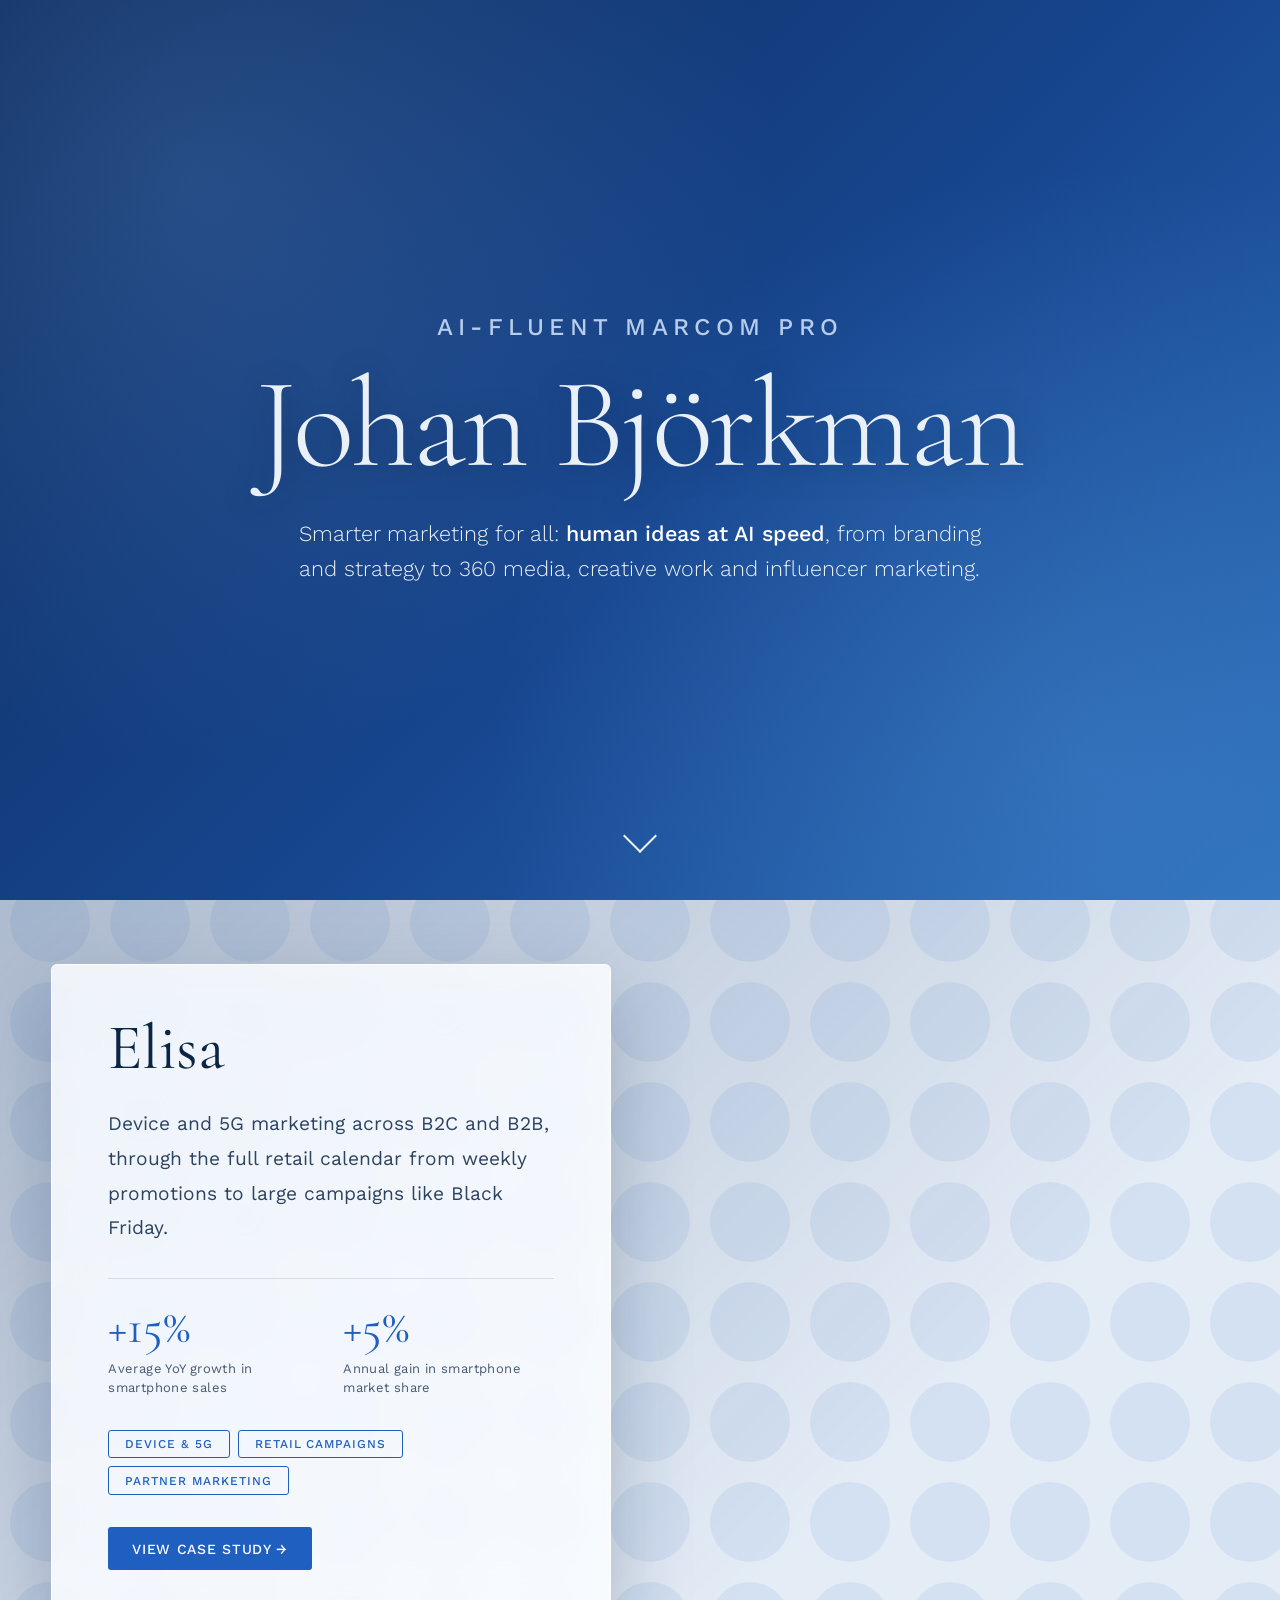
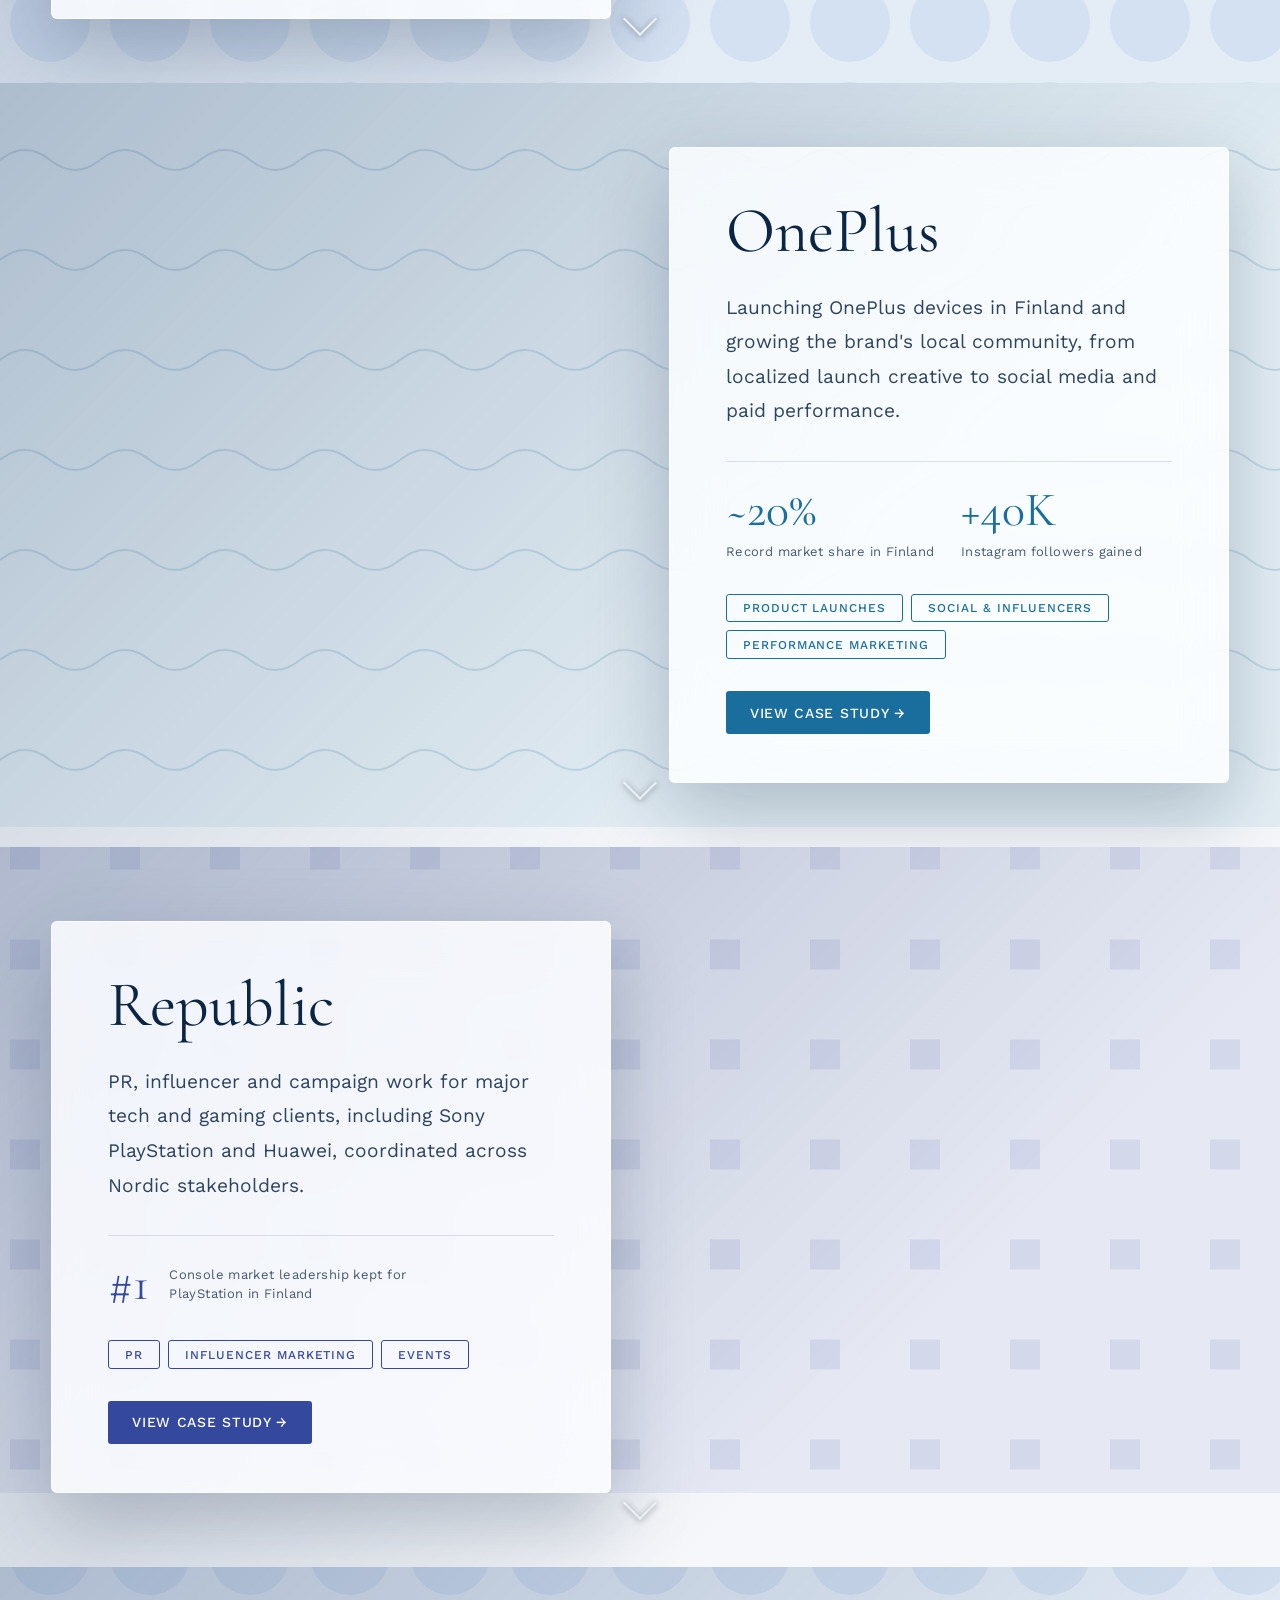
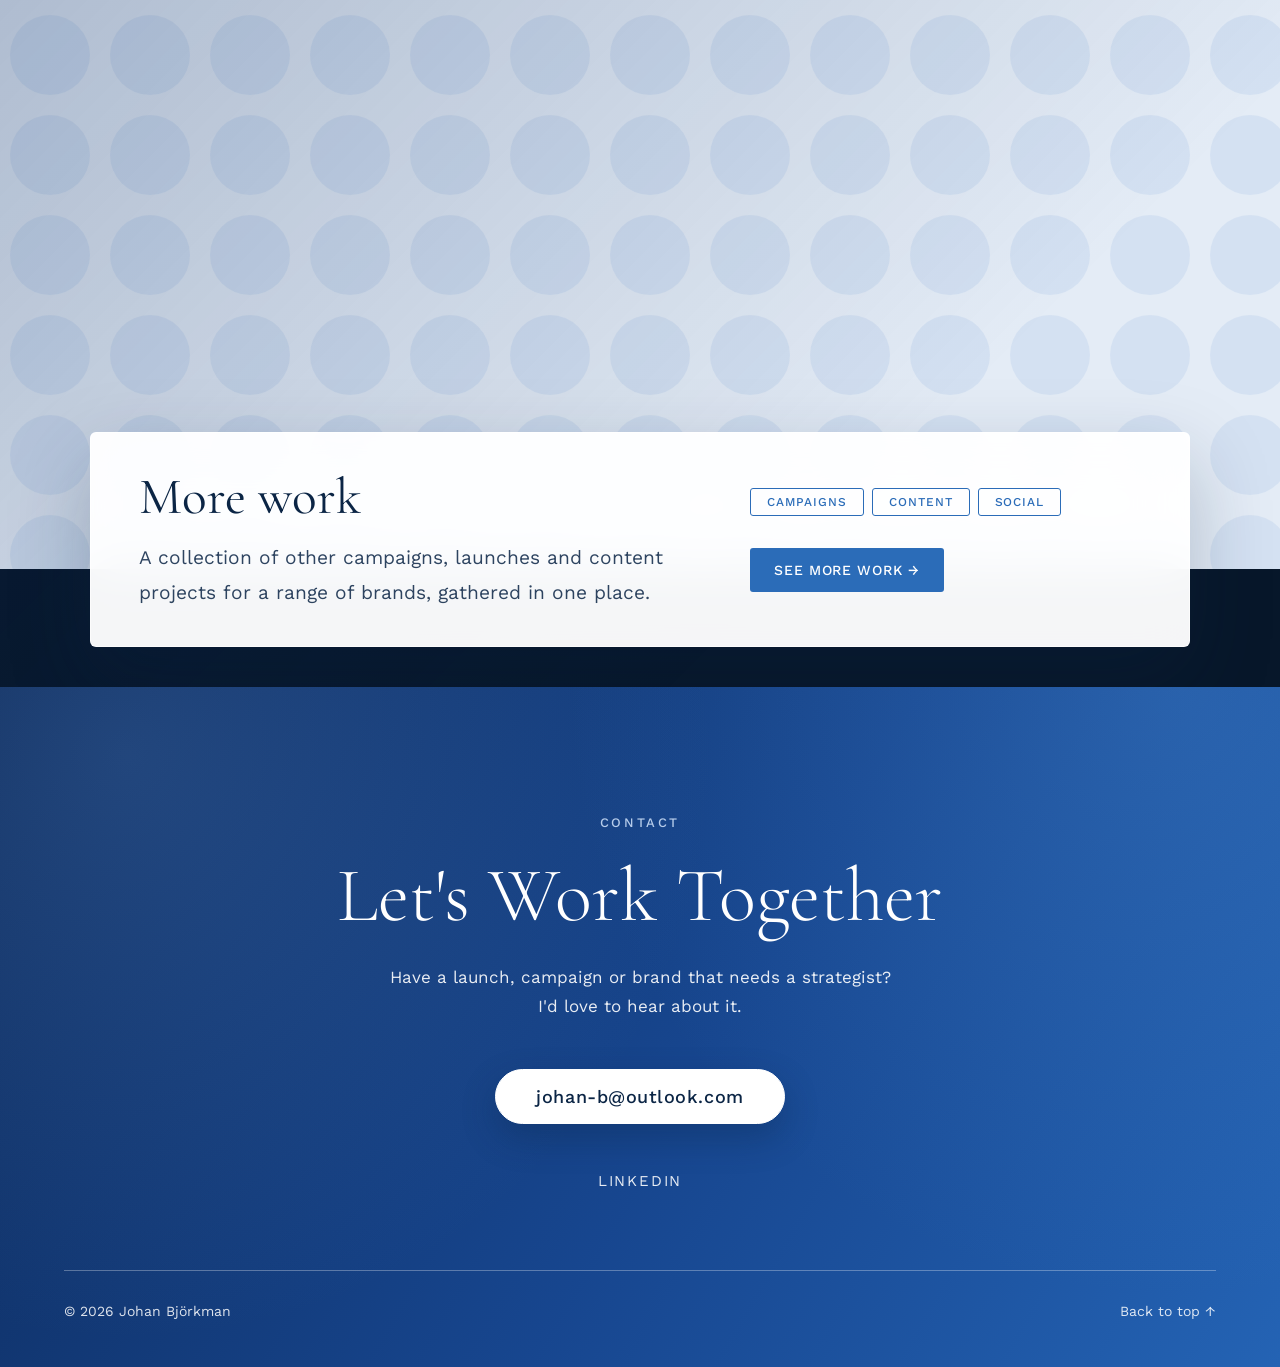
==== index.html @ 89dc5a85 "Add b-roll clips to the More work banner loop Logo and host, then forest march, briefing hall, cante" ====
<!DOCTYPE html>
<html lang="en">
<head>
    <meta charset="UTF-8">
    <meta name="viewport" content="width=device-width, initial-scale=1.0">
    <title>Johan Björkman · AI-Fluent MarCom Pro</title>
    <meta name="description" content="Johan Björkman is an AI-fluent MarCom pro. Smarter marketing for all: human ideas at AI speed, from branding and strategy to 360 media, creative work and influencer marketing.">
    <meta property="og:type" content="website">
    <meta property="og:title" content="Johan Björkman · AI-Fluent MarCom Pro">
    <meta property="og:description" content="Selected work for Elisa, OnePlus and Republic: retail campaigns, launches, social, PR and performance marketing.">
    <meta property="og:url" content="https://cubiie.github.io/Portfolio/">
    <link rel="canonical" href="https://cubiie.github.io/Portfolio/">
    <meta property="og:site_name" content="Johan Björkman">
    <meta property="og:locale" content="en_US">
    <meta property="og:image" content="https://cubiie.github.io/Portfolio/og-image.jpg">
    <meta property="og:image:width" content="1200">
    <meta property="og:image:height" content="630">
    <meta property="og:image:alt" content="Johan Björkman, AI-Fluent MarCom Pro">
    <meta name="twitter:card" content="summary_large_image">
    <meta name="author" content="Johan Björkman">
    <meta name="robots" content="index, follow, max-image-preview:large">
    <meta name="theme-color" content="#0D2B5C">
    <link rel="icon" href="favicon.svg" type="image/svg+xml">
    <script type="application/ld+json">
    {
      "@context": "https://schema.org",
      "@graph": [
        {
          "@type": "WebSite",
          "@id": "https://cubiie.github.io/Portfolio/#website",
          "url": "https://cubiie.github.io/Portfolio/",
          "name": "Johan Björkman",
          "inLanguage": "en",
          "publisher": {
            "@id": "https://cubiie.github.io/Portfolio/#person"
          }
        },
        {
          "@type": "ProfilePage",
          "@id": "https://cubiie.github.io/Portfolio/#profile",
          "url": "https://cubiie.github.io/Portfolio/",
          "name": "Johan Björkman · AI-Fluent MarCom Pro",
          "isPartOf": {
            "@id": "https://cubiie.github.io/Portfolio/#website"
          },
          "mainEntity": {
            "@id": "https://cubiie.github.io/Portfolio/#person"
          },
          "hasPart": [
            {
              "@id": "https://cubiie.github.io/Portfolio/cases/elisa.html#case"
            },
            {
              "@id": "https://cubiie.github.io/Portfolio/cases/oneplus.html#case"
            },
            {
              "@id": "https://cubiie.github.io/Portfolio/cases/republic.html#case"
            }
          ]
        },
        {
          "@type": "Person",
          "@id": "https://cubiie.github.io/Portfolio/#person",
          "name": "Johan Björkman",
          "jobTitle": "AI-Fluent MarCom Pro",
          "description": "Marketing communications professional helping brands with branding and strategy, 360 media, creative work, social media, PR, influencer and performance marketing.",
          "url": "https://cubiie.github.io/Portfolio/",
          "image": "https://cubiie.github.io/Portfolio/og-image.jpg",
          "homeLocation": {
            "@type": "Place",
            "name": "Helsinki metropolitan area, Finland",
            "address": {
              "@type": "PostalAddress",
              "addressLocality": "Helsinki",
              "addressCountry": "FI"
            }
          },
          "sameAs": [
            "https://www.linkedin.com/in/johansbjorkman/"
          ],
          "knowsAbout": [
            "Marketing strategy",
            "Branding",
            "Marketing communications",
            "360 media planning",
            "Creative direction",
            "Copywriting",
            "Generative AI in marketing",
            "Social media marketing",
            "Influencer marketing",
            "Public relations",
            "Performance marketing",
            "Paid social",
            "Retail campaigns",
            "Product launches",
            "Partner marketing"
          ],
          "hasOccupation": [
            {
              "@type": "Occupation",
              "name": "Marketing and Social Media Specialist",
              "description": "Elisa"
            },
            {
              "@type": "Occupation",
              "name": "Digital Marketing and Social Media Manager",
              "description": "OnePlus Finland"
            }
          ]
        }
      ]
    }
    </script>
    <link rel="preconnect" href="https://fonts.googleapis.com">
    <link rel="preconnect" href="https://fonts.gstatic.com" crossorigin>
    <link href="https://fonts.googleapis.com/css2?family=Cormorant+Garamond:wght@300;400;600&family=Work+Sans:wght@300;400;500&display=swap" rel="stylesheet">
    <style>
        * {
            margin: 0;
            padding: 0;
            box-sizing: border-box;
        }

        :root {
            --cream: #EAF0F7;
            --charcoal: #143556;
            --navy-base: #143556;
            --navy-darkest: #07172A;
            --navy-dark: #0E2740;
            --navy-mid: #1F4A75;
            --navy-light: #2E6699;
            --navy-lighter: #4A86BD;
            --soft-black: #07172A;
            /* Bright palette */
            --ink: #0B2545;
            --paper: #F5F7FA;
            --blue: #1F5FBF;
            --azure: #1E90FF;
            --cyan: #3DDCFF;
            --sky: #B7CDEB;
            --aqua: #5FE3E0;
            --brand-gradient: linear-gradient(120deg, #0D2B5C 0%, #17468F 55%, #2463B4 100%);
            --accent: var(--blue);
        }

        #elisa { --accent: #1F5FBF; --accent-soft: rgba(31, 95, 191, 0.1); --tint: rgba(13, 43, 92, 0.25); }
        #oneplus { --accent: #1A6E9E; --accent-soft: rgba(26, 110, 158, 0.1); --tint: rgba(13, 43, 92, 0.25); }
        #republic { --accent: #34489E; --accent-soft: rgba(52, 72, 158, 0.1); --tint: rgba(13, 43, 92, 0.25); }
        #more-work { --accent: #2B6CB8; --accent-soft: rgba(43, 108, 184, 0.1); --tint: rgba(13, 43, 92, 0.25); }

        body {
            font-family: 'Work Sans', sans-serif;
            background: var(--paper);
            color: var(--ink);
            overflow-x: hidden;
        }

        /* Hero Section */
        .hero {
            height: 100vh;
            height: 100svh;
            min-height: 32rem;
            display: flex;
            align-items: center;
            justify-content: center;
            position: relative;
            overflow: hidden;
        }

        .hero-bg {
            position: absolute;
            top: 0;
            left: 0;
            width: 100%;
            height: 100%;
            background: linear-gradient(135deg, #0D2B5C 0%, #17468F 55%, #2B6CB8 100%);
            transform: translateZ(0);
        }

        .hero-bg::before {
            content: '';
            position: absolute;
            top: 0;
            left: 0;
            width: 100%;
            height: 100%;
            background-image:
                radial-gradient(circle at 15% 20%, rgba(120, 170, 230, 0.22) 0%, transparent 45%),
                radial-gradient(circle at 85% 85%, rgba(90, 160, 230, 0.28) 0%, transparent 45%);
        }

        .hero-content {
            position: relative;
            z-index: 2;
            text-align: center;
            color: var(--cream);
            padding: 2rem;
        }

        .hero-eyebrow {
            font-size: clamp(1.05rem, 2.2vw, 1.5rem);
            font-weight: 500;
            letter-spacing: 0.22em;
            text-transform: uppercase;
            color: var(--sky);
            margin-bottom: 1.25rem;
            text-wrap: balance;
            opacity: 0;
            animation: fadeInUp 1s ease-out 0.15s forwards;
        }

        .hero h1 {
            font-family: 'Cormorant Garamond', serif;
            font-size: clamp(3rem, 10vw, 8rem);
            font-weight: 300;
            line-height: 1;
            letter-spacing: -0.02em;
            margin-bottom: 1.75rem;
            text-shadow: 0 4px 30px rgba(11, 37, 69, 0.35);
            opacity: 0;
            animation: fadeInUp 1s ease-out 0.3s forwards;
        }

        .hero-tagline {
            max-width: 46rem;
            margin: 0 auto;
            font-size: clamp(1.05rem, 2vw, 1.35rem);
            font-weight: 300;
            line-height: 1.6;
            text-wrap: balance;
            opacity: 0;
            animation: fadeInUp 1s ease-out 0.6s forwards;
        }

        .hero-tagline .nowrap {
            white-space: nowrap;
        }

        .hero-tagline strong {
            font-weight: 500;
            color: #FFFFFF;
        }

        html {
            scroll-behavior: smooth;
        }

        .scroll-indicator {
            position: absolute;
            bottom: 2rem;
            left: 0;
            right: 0;
            margin: 0 auto;
            width: 4rem;
            height: 4rem;
            display: flex;
            align-items: center;
            justify-content: center;
            border-radius: 50%;
            cursor: pointer;
            opacity: 0;
            animation: fadeInUp 1s ease-out 1s forwards;
            transition: background-color 0.3s ease;
        }

        /* "Next" arrows on case sections sit above the video and are visible right away */
        .case-study .scroll-indicator {
            z-index: 2;
            opacity: 1;
            animation: none;
            filter: drop-shadow(0 1px 3px rgba(0, 0, 0, 0.45));
        }

        .scroll-indicator:hover {
            background-color: rgba(255, 255, 255, 0.18);
        }

        .scroll-indicator:focus-visible {
            outline: 2px solid var(--cream);
            outline-offset: 4px;
        }

        .scroll-indicator span {
            display: block;
            width: 1.5rem;
            height: 1.5rem;
            border-left: 2px solid var(--cream);
            border-bottom: 2px solid var(--cream);
            transform: rotate(-45deg);
            animation: scrollBounce 2s infinite;
        }

        @keyframes fadeInUp {
            to {
                opacity: 1;
                transform: translateY(0);
            }
            from {
                opacity: 0;
                transform: translateY(30px);
            }
        }

        @keyframes scrollBounce {
            0%, 20%, 50%, 80%, 100% {
                transform: rotate(-45deg) translateY(0);
            }
            40% {
                transform: rotate(-45deg) translateY(10px);
            }
            60% {
                transform: rotate(-45deg) translateY(5px);
            }
        }

        /* Case Study Section
           Every case is a full-bleed background (video, image or navy pattern)
           under a navy overlay, with the text in a frosted-glass card. */
        /* 16:9 like the case videos, so the full frame shows on desktop
           and logos near the edges aren't cropped */
        .case-study {
            min-height: 56.25vw;
            position: relative;
            display: flex;
            align-items: center;
            overflow: hidden;
            background: var(--paper);
        }

        /* Fallback layer: shows when a case has no video (or it fails to load).
           Set an image with style="background-image: url(...)" plus .case-bg-image,
           otherwise a subtle navy pattern is used. */
        .parallax-bg {
            position: absolute;
            top: -10%;
            left: 0;
            width: 100%;
            height: 120%;
            background-color: #E4ECF6;
            background-image: url('data:image/svg+xml,<svg width="100" height="100" xmlns="http://www.w3.org/2000/svg"><rect fill="%23E4ECF6" width="100" height="100"/><circle fill="%231F5FBF" fill-opacity="0.08" cx="50" cy="50" r="40"/></svg>');
            will-change: transform;
        }

        .case-study:nth-child(3n + 2 of .case-study) .parallax-bg {
            background-color: #E3EEF4;
            background-image: url('data:image/svg+xml,<svg width="100" height="100" xmlns="http://www.w3.org/2000/svg"><rect fill="%23E3EEF4" width="100" height="100"/><path d="M0,50 Q25,30 50,50 T100,50" stroke="%231A6E9E" stroke-opacity="0.18" fill="none" stroke-width="2"/></svg>');
        }

        .case-study:nth-child(3n of .case-study) .parallax-bg {
            background-color: #E6E9F4;
            background-image: url('data:image/svg+xml,<svg width="100" height="100" xmlns="http://www.w3.org/2000/svg"><rect fill="%23E6E9F4" width="100" height="100"/><rect fill="%2334489E" fill-opacity="0.1" x="10" y="10" width="30" height="30"/></svg>');
        }

        .parallax-bg.case-bg-image {
            background-size: cover;
            background-position: center;
            background-repeat: no-repeat;
        }

        .case-bg-video {
            position: absolute;
            top: 0;
            left: 0;
            width: 100%;
            height: 100%;
            object-fit: cover;
            z-index: 0;
        }

        .case-study::after {
            content: '';
            position: absolute;
            inset: 0;
            background: linear-gradient(135deg, var(--tint, transparent) 0%, transparent 70%);
            z-index: 1;
            pointer-events: none;
        }

        .case-content {
            position: relative;
            z-index: 2;
            padding: 4rem clamp(2rem, 4vw, 5rem);
            width: 100%;
            display: grid;
            grid-template-columns: 1fr;
            justify-items: end;
        }

        /* Alternate the card side: 01 left, 02 right, 03 left, ... */
        .case-study:nth-child(odd of .case-study) .case-content {
            justify-items: start;
        }

        .case-text {
            max-width: 560px;
            padding: 3rem 3.5rem;
            background: rgba(255, 255, 255, 0.82);
            backdrop-filter: blur(24px) saturate(180%);
            -webkit-backdrop-filter: blur(24px) saturate(180%);
            border: 1px solid rgba(255, 255, 255, 0.7);
            border-radius: 6px;
            box-shadow: 0 30px 80px rgba(11, 37, 69, 0.25);
            opacity: 0;
            transform: translateY(50px);
            transition: opacity 1s cubic-bezier(0.16, 1, 0.3, 1), transform 1s cubic-bezier(0.16, 1, 0.3, 1);
        }

        /* Browsers without backdrop-filter get a more solid card so text stays readable */
        @supports not ((backdrop-filter: blur(1px)) or (-webkit-backdrop-filter: blur(1px))) {
            .case-text {
                background: rgba(255, 255, 255, 0.95);
            }
        }

        .case-text > :last-child {
            margin-bottom: 0;
        }

        .case-text.visible {
            opacity: 1;
            transform: translateY(0);
        }

        .case-text h2 {
            font-family: 'Cormorant Garamond', serif;
            font-size: clamp(2.5rem, 5vw, 4.5rem);
            font-weight: 400;
            color: var(--ink);
            margin-bottom: 1.5rem;
            line-height: 1.1;
        }

        .case-text p {
            font-size: clamp(1rem, 1.5vw, 1.25rem);
            line-height: 1.8;
            color: var(--ink);
            opacity: 0.85;
            margin-bottom: 2rem;
        }

        .case-stats {
            display: grid;
            grid-template-columns: repeat(2, 1fr);
            gap: 1.5rem;
            margin-bottom: 2rem;
            padding-top: 1.5rem;
            border-top: 1px solid rgba(11, 37, 69, 0.12);
        }

        .stat-value {
            display: block;
            font-family: 'Cormorant Garamond', serif;
            font-size: clamp(2rem, 4vw, 3rem);
            font-weight: 400;
            line-height: 1;
            color: var(--accent);
            margin-bottom: 0.5rem;
        }

        .stat-label {
            display: block;
            font-size: 0.8125rem;
            line-height: 1.5;
            letter-spacing: 0.03em;
            color: var(--ink);
            opacity: 0.75;
        }

        /* A single stat with its label beside the number instead of under it */
        .stat--inline {
            grid-column: 1 / -1;
            display: flex;
            align-items: center;
            gap: 1.25rem;
        }

        .stat--inline .stat-value {
            margin-bottom: 0;
        }

        .stat--inline .stat-label {
            max-width: 16rem;
        }

        /* Keep a short label on one line on desktop; phones wrap as normal */
        @media (min-width: 969px) {
            .stat-label--nowrap {
                white-space: nowrap;
            }
        }

        .case-tags {
            display: flex;
            flex-wrap: wrap;
            gap: 0.5rem;
            margin-bottom: 2rem;
        }

        .case-tags {
            list-style: none;
        }

        /* Tags are labels, not buttons, so they have no hover state */
        .tag {
            padding: 0.4rem 1rem;
            border: 1px solid var(--accent);
            border-radius: 3px;
            color: var(--accent);
            font-weight: 500;
            font-size: 0.75rem;
            letter-spacing: 0.08em;
            text-transform: uppercase;
        }

        .case-link {
            display: inline-flex;
            align-items: center;
            gap: 0.5rem;
            color: #FFFFFF;
            background: var(--accent);
            text-decoration: none;
            font-weight: 500;
            letter-spacing: 0.05em;
            text-transform: uppercase;
            font-size: 0.875rem;
            padding: 0.85rem 1.5rem;
            border-radius: 3px;
            transition: all 0.3s ease;
        }

        .case-link:focus-visible {
            outline: 2px solid var(--accent);
            outline-offset: 4px;
        }

        .case-link:hover {
            gap: 1rem;
            filter: brightness(1.12);
        }

        @media (prefers-reduced-motion: reduce) {
            html {
                scroll-behavior: auto;
            }

            .hero-eyebrow,
            .hero h1,
            .hero-tagline,
            .scroll-indicator,
            .scroll-indicator span {
                animation: none;
                opacity: 1;
            }

            .case-text {
                transition: none;
                opacity: 1;
                transform: none;
            }

        }

        /* Footer */
        .footer {
            padding: 8rem 4rem 3rem;
            text-align: center;
            background: linear-gradient(120deg, #0D2B5C 0%, #17468F 55%, #2463B4 100%);
            color: #FFFFFF;
            position: relative;
            overflow: hidden;
        }

        .footer::before {
            content: '';
            position: absolute;
            inset: 0;
            background:
                radial-gradient(circle at 10% 10%, rgba(120, 170, 230, 0.18) 0%, transparent 45%),
                radial-gradient(circle at 92% 0%, rgba(90, 160, 230, 0.22) 0%, transparent 45%);
            pointer-events: none;
        }

        .footer > * {
            position: relative;
        }

        .footer-eyebrow {
            font-size: 0.8125rem;
            letter-spacing: 0.2em;
            text-transform: uppercase;
            color: var(--sky);
            font-weight: 500;
            margin-bottom: 1.5rem;
        }

        .footer h2 {
            font-family: 'Cormorant Garamond', serif;
            font-size: clamp(2.5rem, 6vw, 5rem);
            font-weight: 300;
            line-height: 1.1;
            margin-bottom: 1.5rem;
        }

        .footer-intro {
            max-width: 32rem;
            margin: 0 auto 3rem;
            font-size: 1.0625rem;
            line-height: 1.7;
            opacity: 0.9;
        }

        .footer-cta {
            display: inline-block;
            padding: 1rem 2.5rem;
            background: #FFFFFF;
            border: 1px solid #FFFFFF;
            border-radius: 999px;
            color: var(--ink);
            font-weight: 500;
            box-shadow: 0 14px 34px rgba(11, 37, 69, 0.3);
            text-decoration: none;
            font-size: 1.125rem;
            letter-spacing: 0.03em;
            transition: background 0.3s ease, color 0.3s ease, border-color 0.3s ease, transform 0.3s ease;
            margin-bottom: 3rem;
            overflow-wrap: anywhere;
        }

        .footer-cta:hover,
        .footer-cta:focus-visible {
            background: var(--ink);
            color: #FFFFFF;
            border-color: var(--ink);
            transform: translateY(-2px);
        }

        .footer-links {
            display: flex;
            justify-content: center;
            gap: 2.5rem;
            margin-bottom: 5rem;
            flex-wrap: wrap;
        }

        .footer-links a {
            color: #FFFFFF;
            text-decoration: none;
            font-size: 0.9375rem;
            letter-spacing: 0.12em;
            text-transform: uppercase;
            opacity: 0.9;
            transition: color 0.3s ease, opacity 0.3s ease;
        }

        .footer-links a:hover,
        .footer-links a:focus-visible {
            color: var(--sky);
            opacity: 1;
        }

        .footer-bottom {
            display: flex;
            justify-content: space-between;
            align-items: center;
            gap: 1rem;
            padding-top: 2rem;
            border-top: 1px solid rgba(255, 255, 255, 0.3);
            font-size: 0.875rem;
            color: rgba(255, 255, 255, 0.85);
        }

        .footer-bottom a {
            color: inherit;
            text-decoration: none;
            transition: color 0.3s ease;
        }

        .footer-bottom a:hover,
        .footer-bottom a:focus-visible {
            color: var(--sky);
        }

        @media (max-width: 480px) {
            .hero-eyebrow {
                letter-spacing: 0.12em;
            }
        }

        /* Banner variant (More work): a wide, centred rectangle that closes
           the list of cases, text on the left and the button on the right */
        /* The banner sits low in the section so the top of the video (a logo) stays visible */
        .case-study--banner {
            align-items: flex-end;
            background: #07172A;
        }

        .case-study--banner .case-content {
            padding-bottom: 2.5rem;
        }

        /* More solid than the other cards, since this video is mostly dark */
        .case-study--banner .case-text {
            background: rgba(255, 255, 255, 0.96);
            padding: 2.25rem 3rem;
        }

        .case-study--banner .case-text h2 {
            font-size: clamp(2.25rem, 4vw, 3.5rem);
        }

        .case-study--banner .case-content,
        .case-study--banner:nth-child(odd of .case-study) .case-content {
            justify-items: center;
        }

        .case-study--banner .case-text {
            max-width: 1100px;
            width: 100%;
            display: grid;
            grid-template-columns: 1.4fr 1fr;
            gap: 2rem 4rem;
            align-items: center;
        }

        .case-study--banner .case-text h2 {
            margin-bottom: 1rem;
        }

        .case-study--banner .case-text p,
        .case-study--banner .case-tags {
            margin-bottom: 0;
        }

        .case-study--banner .banner-side {
            display: grid;
            gap: 2rem;
            justify-items: start;
        }

        /* Responsive */
        @media (max-width: 968px) {
            .case-study {
                min-height: 100vh;
            }

            .case-content,
            .case-study:nth-child(odd of .case-study) .case-content {
                padding: 3rem 1.25rem;
                justify-items: stretch;
            }

            .case-text {
                max-width: 100%;
                padding: 2rem 1.5rem;
            }

            /* Leave room under the card for the next arrow */
            .case-study .case-content,
            .case-study:nth-child(odd of .case-study) .case-content {
                padding-bottom: 7rem;
            }

            .case-study--banner .case-text {
                grid-template-columns: 1fr;
                padding: 2rem 1.5rem;
            }

            /* Phones and tablets: the whole video frame on top, banner under it,
               so the logo is never covered */
            .case-study--banner {
                min-height: 0;
                flex-direction: column;
                align-items: stretch;
            }

            .case-study--banner .parallax-bg {
                display: none;
            }

            .case-study--banner .case-bg-video {
                position: relative;
                height: auto;
                aspect-ratio: 16 / 9;
            }

            .case-study--banner .case-content {
                padding: 1.5rem 1.25rem 3rem;
            }

            .footer {
                padding: 5rem 1.5rem 2rem;
            }

            .footer-links {
                gap: 1.5rem 2rem;
                margin-bottom: 3.5rem;
            }

            .footer-bottom {
                flex-direction: column;
            }
        }
    </style>
</head>
<body id="top">
    <!-- Hero Section -->
    <section class="hero">
        <div class="hero-bg"></div>
        <div class="hero-content">
            <p class="hero-eyebrow">AI-Fluent MarCom Pro</p>
            <h1>Johan Björkman</h1>
            <p class="hero-tagline">Smarter marketing for all: <strong class="nowrap">human ideas at AI speed</strong>, from branding and strategy to 360&nbsp;media, creative work and influencer&nbsp;marketing.</p>
        </div>
        <a href="#elisa" class="scroll-indicator" aria-label="Scroll to my work">
            <span aria-hidden="true"></span>
        </a>
    </section>

    <main>
    <!-- Case Study 1 -->
    <section class="case-study" id="elisa" aria-labelledby="elisa-title" data-scroll>
        <div class="parallax-bg"></div>
        <video class="case-bg-video" autoplay muted loop playsinline preload="metadata" aria-hidden="true">
            <source src="elisa.mp4" type="video/mp4">
        </video>
        <div class="case-content">
            <article class="case-text">
                <h2 id="elisa-title">Elisa</h2>
                <p>Device and 5G marketing across B2C and B2B, through the full retail calendar from weekly promotions to large campaigns like Black Friday.</p>
                <div class="case-stats">
                    <div class="stat">
                        <span class="stat-value">+15%</span>
                        <span class="stat-label">Average YoY growth in smartphone sales</span>
                    </div>
                    <div class="stat">
                        <span class="stat-value">+5%</span>
                        <span class="stat-label">Annual gain in smartphone market share</span>
                    </div>
                </div>
                <ul class="case-tags">
                    <li class="tag">Device &amp; 5G</li>
                    <li class="tag">Retail Campaigns</li>
                    <li class="tag">Partner Marketing</li>
                </ul>
                <a href="cases/elisa.html" class="case-link">
                    View Case Study →
                </a>
            </article>
        </div>
        <a href="#oneplus" class="scroll-indicator" aria-label="Next: OnePlus">
            <span aria-hidden="true"></span>
        </a>
    </section>

    <!-- Case Study 2 -->
    <section class="case-study" id="oneplus" aria-labelledby="oneplus-title" data-scroll>
        <div class="parallax-bg"></div>
        <video class="case-bg-video" autoplay muted loop playsinline preload="metadata" aria-hidden="true">
            <source src="oneplus.mp4" type="video/mp4">
        </video>
        <div class="case-content">
            <article class="case-text">
                <h2 id="oneplus-title">OnePlus</h2>
                <p>Launching OnePlus devices in Finland and growing the brand's local community, from localized launch creative to social media and paid performance.</p>
                <div class="case-stats">
                    <div class="stat">
                        <span class="stat-value">~20%</span>
                        <span class="stat-label stat-label--nowrap">Record market share in Finland</span>
                    </div>
                    <div class="stat">
                        <span class="stat-value">+40K</span>
                        <span class="stat-label">Instagram followers gained</span>
                    </div>
                </div>
                <ul class="case-tags">
                    <li class="tag">Product Launches</li>
                    <li class="tag">Social &amp; Influencers</li>
                    <li class="tag">Performance Marketing</li>
                </ul>
                <a href="cases/oneplus.html" class="case-link">
                    View Case Study →
                </a>
            </article>
        </div>
        <a href="#republic" class="scroll-indicator" aria-label="Next: Republic">
            <span aria-hidden="true"></span>
        </a>
    </section>

    <!-- Case Study 3 -->
    <section class="case-study" id="republic" aria-labelledby="republic-title" data-scroll>
        <div class="parallax-bg"></div>
        <video class="case-bg-video" autoplay muted loop playsinline preload="metadata" aria-hidden="true">
            <source src="republic.mp4" type="video/mp4">
        </video>
        <div class="case-content">
            <article class="case-text">
                <h2 id="republic-title">Republic</h2>
                <p>PR, influencer and campaign work for major tech and gaming clients, including Sony PlayStation and Huawei, coordinated across Nordic stakeholders.</p>
                <div class="case-stats">
                    <div class="stat stat--inline">
                        <span class="stat-value">#1</span>
                        <span class="stat-label">Console market leadership kept for PlayStation in Finland</span>
                    </div>
                </div>
                <ul class="case-tags">
                    <li class="tag">PR</li>
                    <li class="tag">Influencer Marketing</li>
                    <li class="tag">Events</li>
                </ul>
                <a href="cases/republic.html" class="case-link">
                    View Case Study →
                </a>
            </article>
        </div>
        <a href="#more-work" class="scroll-indicator" aria-label="Next: More work">
            <span aria-hidden="true"></span>
        </a>
    </section>

    <!-- More work: many smaller projects collected on one page.
         A wide, centred banner that closes the list of cases. -->
    <section class="case-study case-study--banner" id="more-work" aria-labelledby="more-work-title" data-scroll>
        <div class="parallax-bg"></div>
        <!-- Puolustusvoimat video: logo and host, then b-roll (no dressing scenes). The logo shows above the banner -->
        <video class="case-bg-video" autoplay muted loop playsinline preload="metadata" aria-hidden="true">
            <source src="more-work.mp4" type="video/mp4">
        </video>
        <div class="case-content">
            <article class="case-text">
                <div class="banner-main">
                    <h2 id="more-work-title">More work</h2>
                    <p>A collection of other campaigns, launches and content projects for a range of brands, gathered in one place.</p>
                </div>
                <div class="banner-side">
                    <ul class="case-tags">
                        <li class="tag">Campaigns</li>
                        <li class="tag">Content</li>
                        <li class="tag">Social</li>
                    </ul>
                    <a href="cases/more-work.html" class="case-link">
                        See More Work →
                    </a>
                </div>
            </article>
        </div>
    </section>

    </main>

    <!-- Footer -->
    <footer class="footer" id="contact">
        <p class="footer-eyebrow">Contact</p>
        <h2>Let's Work Together</h2>
        <p class="footer-intro">Have a launch, campaign or brand that needs a strategist? I'd love to hear about it.</p>
        <a class="footer-cta" href="mailto:johan-b@outlook.com">johan-b@outlook.com</a>
        <nav class="footer-links" aria-label="Social links">
            <a href="https://www.linkedin.com/in/johansbjorkman/" target="_blank" rel="noopener noreferrer">LinkedIn</a>
        </nav>
        <div class="footer-bottom">
            <p>&copy; <span id="footer-year">2026</span> Johan Björkman</p>
            <a href="#top">Back to top ↑</a>
        </div>
    </footer>

    <script>
        const reducedMotion = window.matchMedia('(prefers-reduced-motion: reduce)');

        // Background videos: hold them still for visitors who ask for reduced motion
        function syncVideos() {
            document.querySelectorAll('.case-bg-video').forEach(video => {
                if (reducedMotion.matches) {
                    video.removeAttribute('autoplay');
                    video.pause();
                } else {
                    video.play().catch(() => {});
                }
            });
        }
        syncVideos();
        reducedMotion.addEventListener('change', () => {
            syncVideos();
            updateParallax();
        });

        // Smooth parallax scrolling
        let ticking = false;

        function updateParallax() {
            if (reducedMotion.matches) {
                document.querySelectorAll('.parallax-bg').forEach(bg => bg.style.transform = '');
                ticking = false;
                return;
            }

            const scrolled = window.pageYOffset;

            document.querySelectorAll('.parallax-bg').forEach((bg, index) => {
                const section = bg.closest('.case-study');
                const rect = section.getBoundingClientRect();
                const sectionTop = scrolled + rect.top;
                const sectionHeight = rect.height;

                // Calculate how far through the section we are
                const relativeScroll = scrolled - sectionTop + window.innerHeight;
                const scrollPercent = relativeScroll / (sectionHeight + window.innerHeight);

                // Apply parallax effect
                const translateY = (scrollPercent - 0.5) * 100;
                bg.style.transform = `translateY(${translateY}px)`;
            });

            ticking = false;
        }

        window.addEventListener('scroll', () => {
            if (!ticking) {
                window.requestAnimationFrame(updateParallax);
                ticking = true;
            }
        });

        // Intersection Observer for fade-in animations
        const observerOptions = {
            threshold: 0.2,
            rootMargin: '0px 0px -100px 0px'
        };

        const observer = new IntersectionObserver((entries) => {
            entries.forEach(entry => {
                if (entry.isIntersecting) {
                    const section = entry.target;
                    const textElement = section.querySelector('.case-text');

                    if (textElement) textElement.classList.add('visible');
                }
            });
        }, observerOptions);

        // Observe all case study sections
        document.querySelectorAll('.case-study').forEach(section => {
            observer.observe(section);
        });

        // Keep the footer copyright year current
        document.getElementById('footer-year').textContent = new Date().getFullYear();

        // Initial parallax update
        updateParallax();

    </script>
</body>
</html>
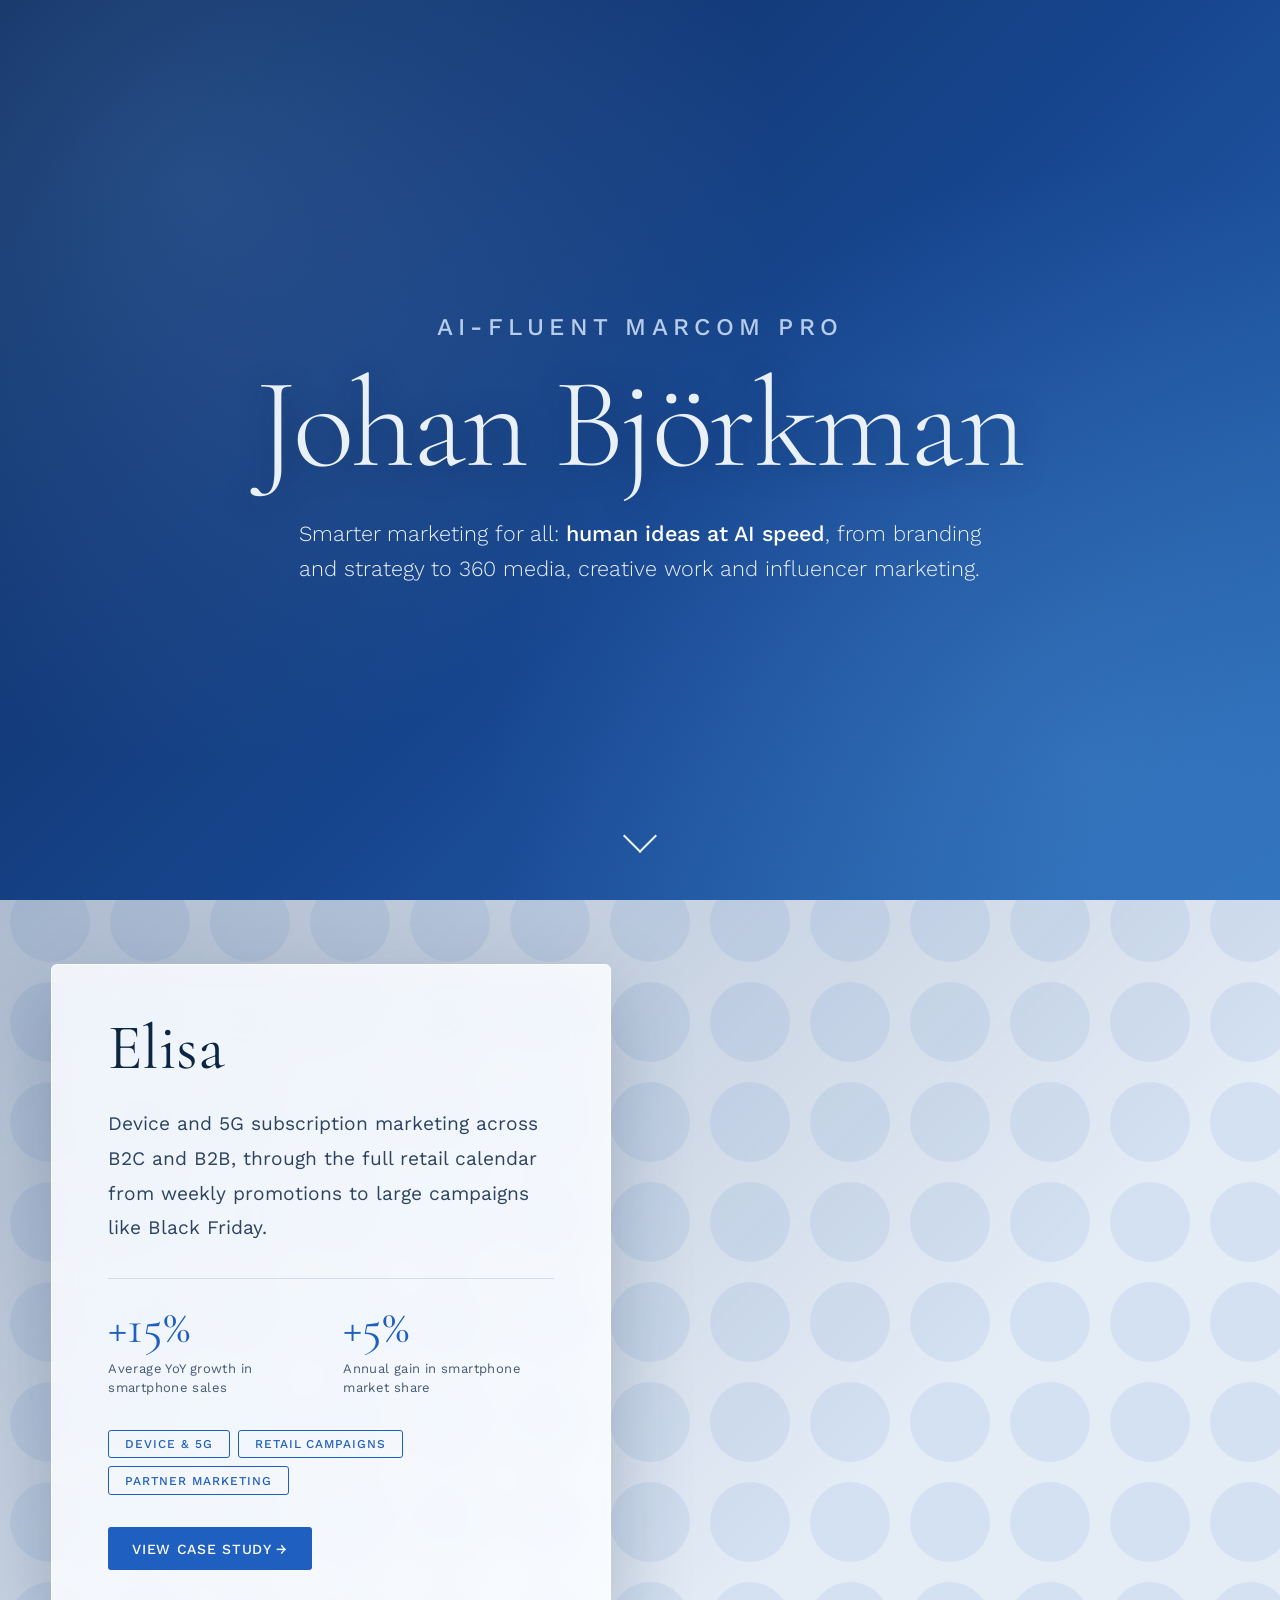
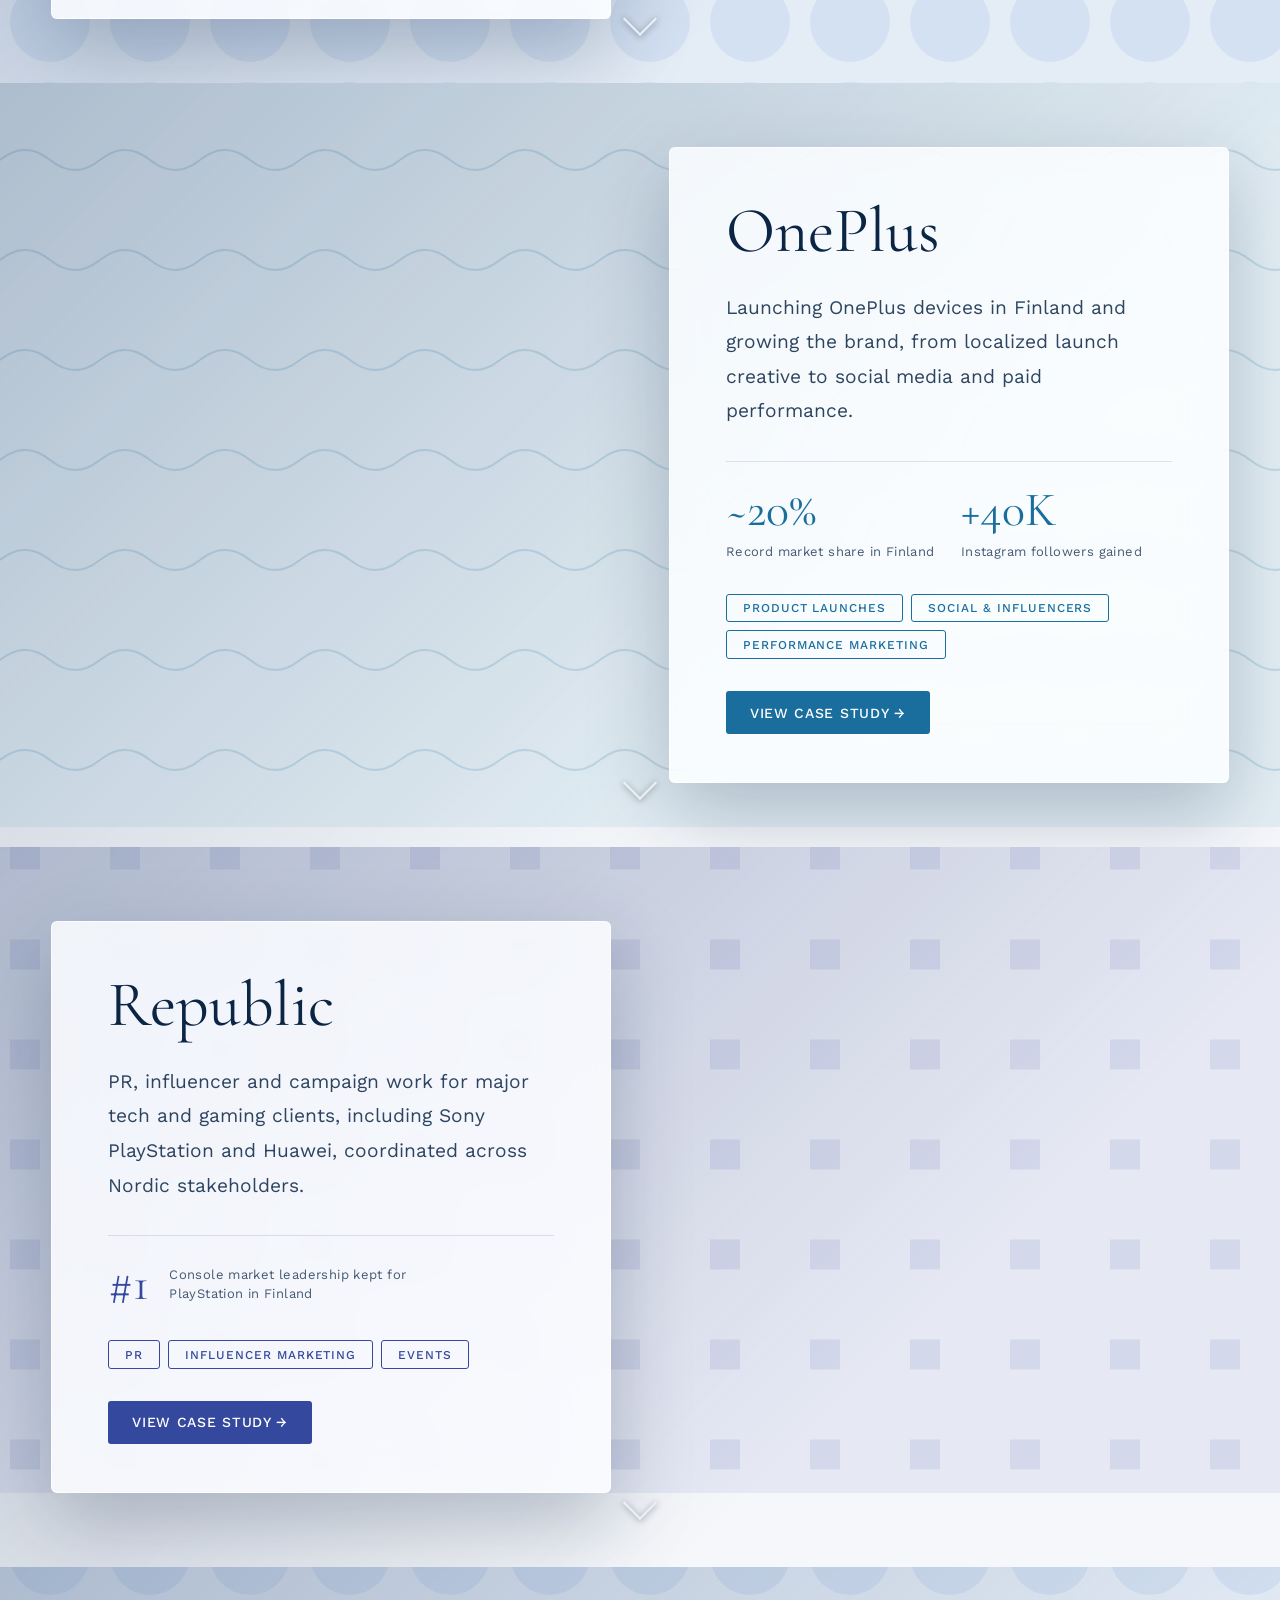
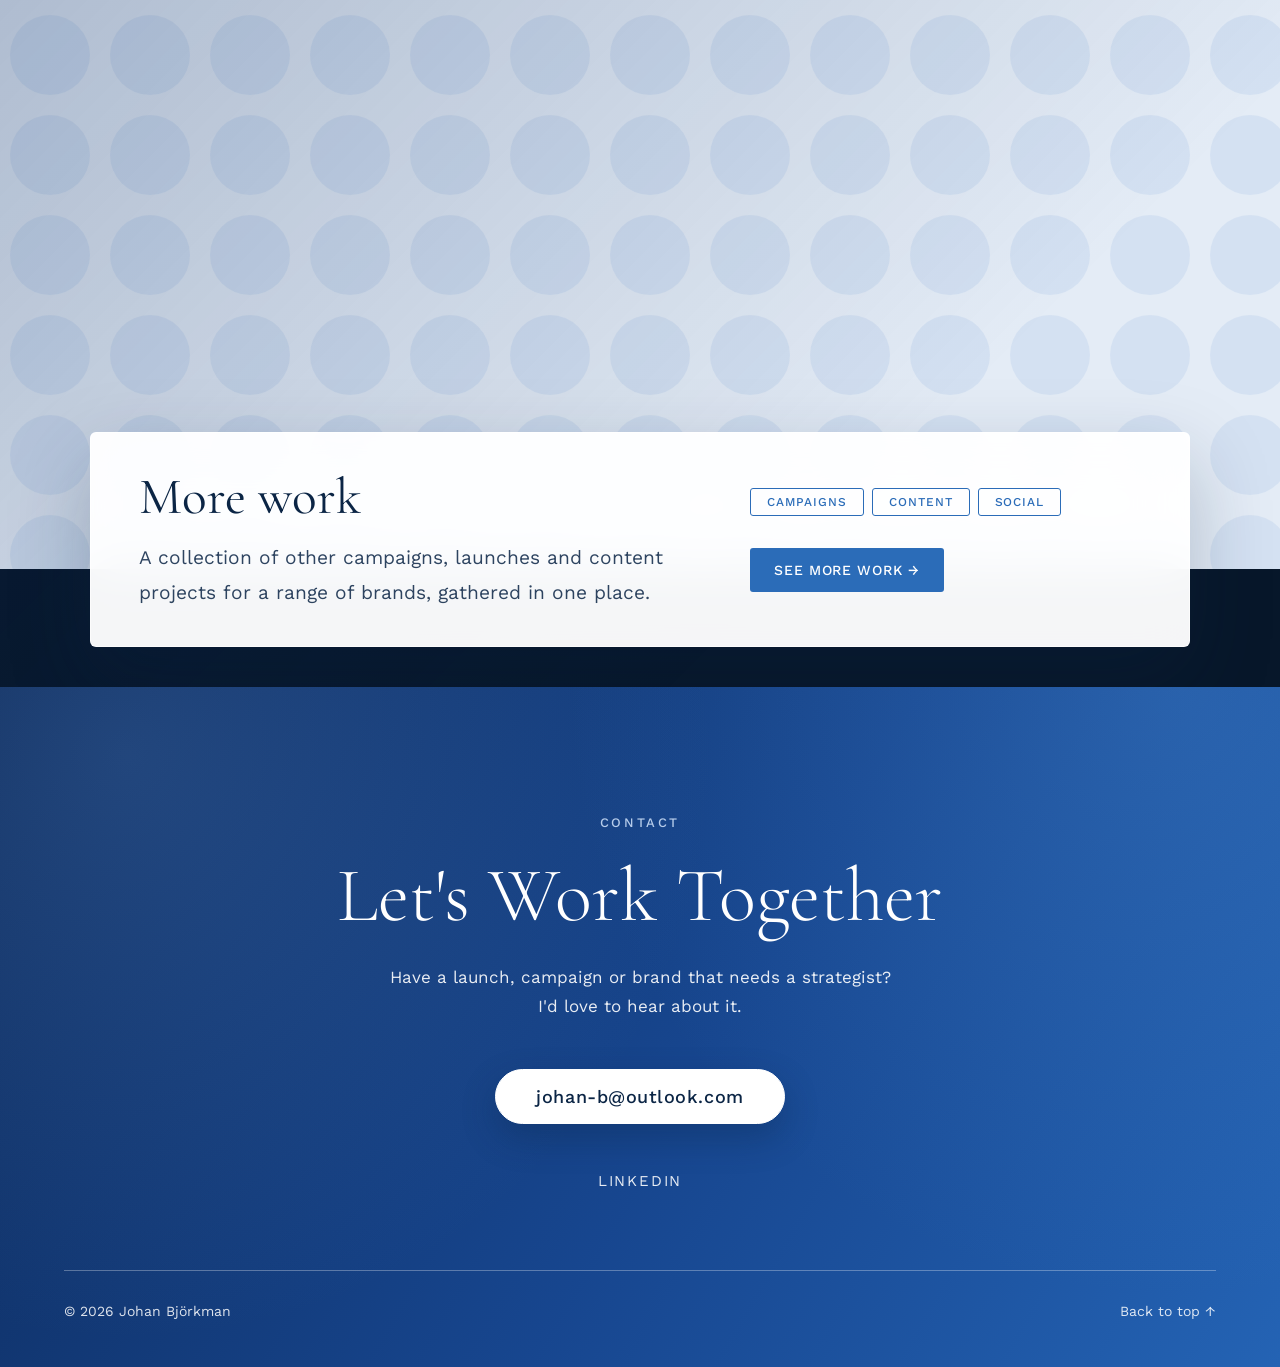
==== commit b45c01d5: "Update the Elisa and OnePlus summaries to JB's new wording Co-Authored-By: Claude Opus 5.5 <noreply@" ====
--- a/index.html
+++ b/index.html
@@ -826,7 +826,7 @@
         <div class="case-content">
             <article class="case-text">
                 <h2 id="elisa-title">Elisa</h2>
-                <p>Device and 5G marketing across B2C and B2B, through the full retail calendar from weekly promotions to large campaigns like Black Friday.</p>
+                <p>Device and 5G subscription marketing across B2C and B2B, through the full retail calendar from weekly promotions to large campaigns like Black Friday.</p>
                 <div class="case-stats">
                     <div class="stat">
                         <span class="stat-value">+15%</span>
@@ -861,7 +861,7 @@
         <div class="case-content">
             <article class="case-text">
                 <h2 id="oneplus-title">OnePlus</h2>
-                <p>Launching OnePlus devices in Finland and growing the brand's local community, from localized launch creative to social media and paid performance.</p>
+                <p>Launching OnePlus devices in Finland and growing the brand, from localized launch creative to social media and paid performance.</p>
                 <div class="case-stats">
                     <div class="stat">
                         <span class="stat-value">~20%</span>
@@ -922,7 +922,7 @@
          A wide, centred banner that closes the list of cases. -->
     <section class="case-study case-study--banner" id="more-work" aria-labelledby="more-work-title" data-scroll>
         <div class="parallax-bg"></div>
-        <!-- Puolustusvoimat video: logo and host, then b-roll (no dressing scenes). The logo shows above the banner -->
+        <!-- Opening of a Puolustusvoimat video (first 9 s: logo, then the host), so the logo shows above the banner -->
         <video class="case-bg-video" autoplay muted loop playsinline preload="metadata" aria-hidden="true">
             <source src="more-work.mp4" type="video/mp4">
         </video>
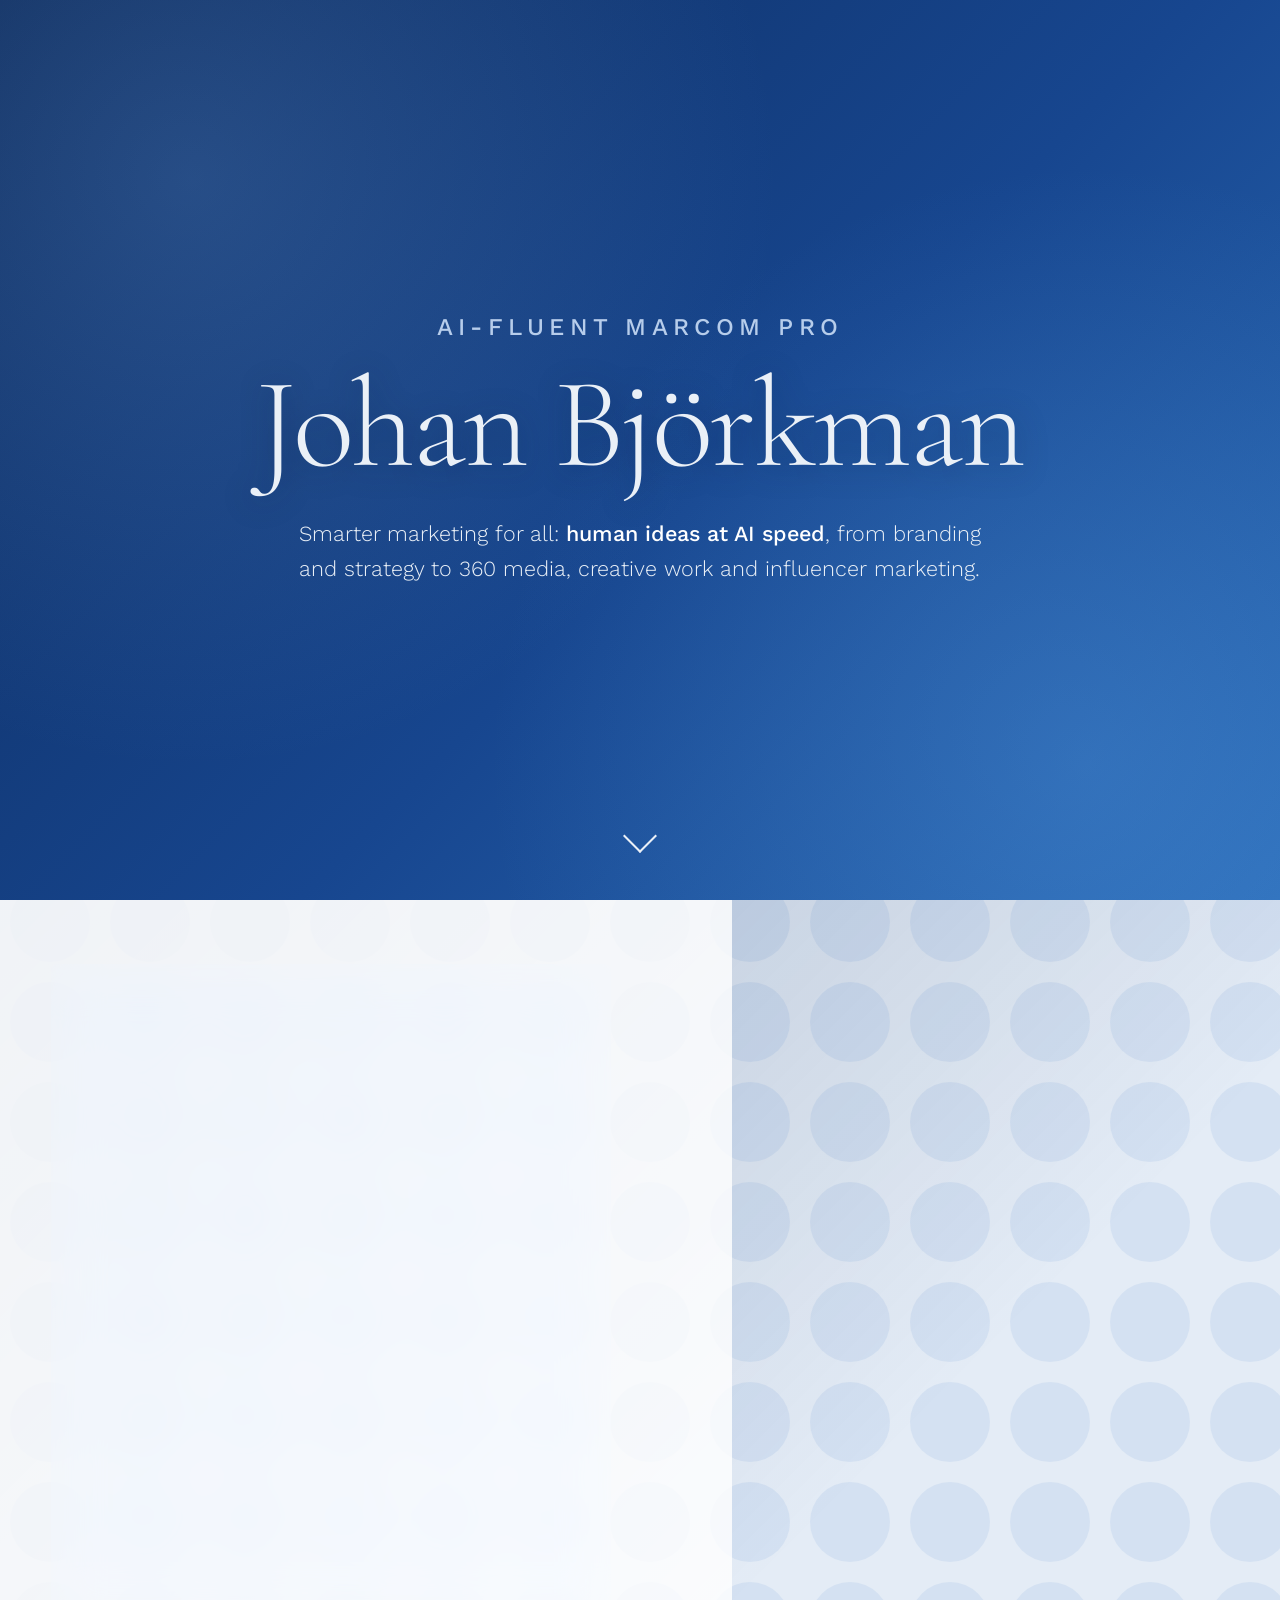
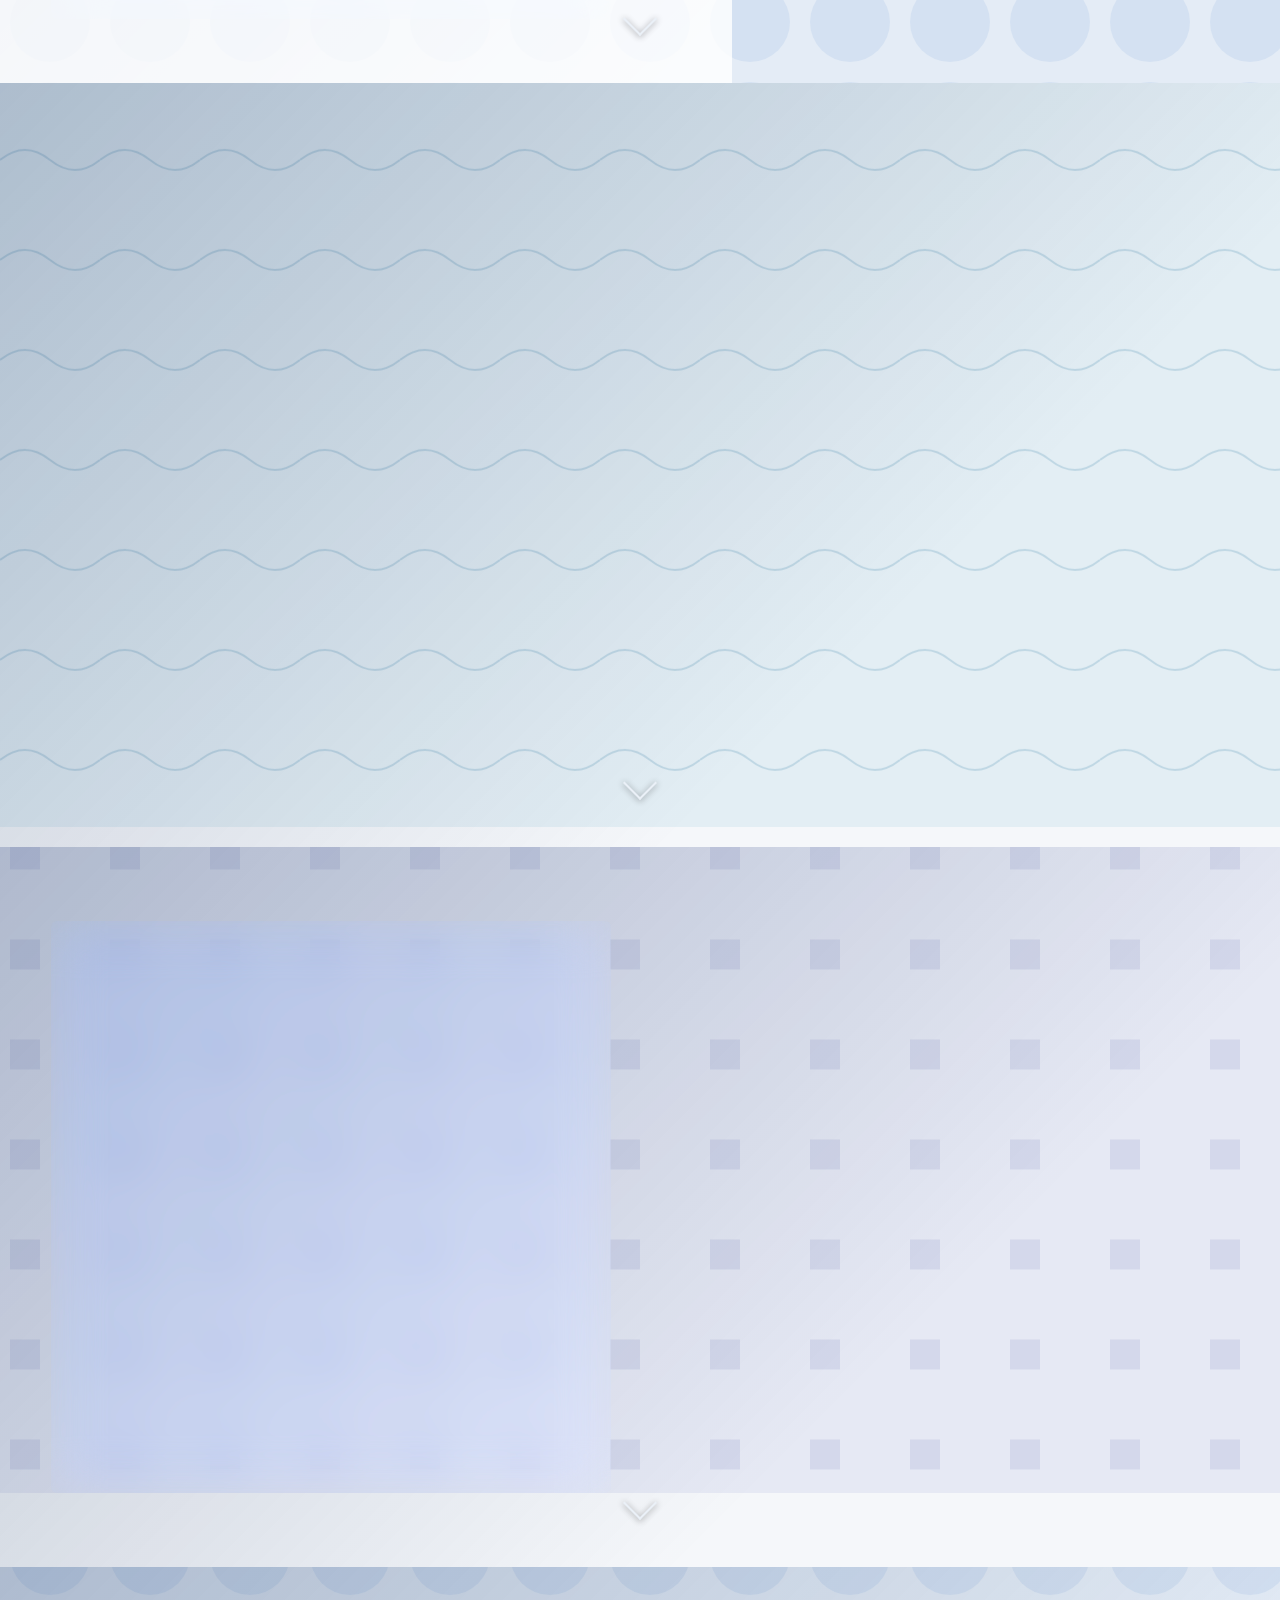
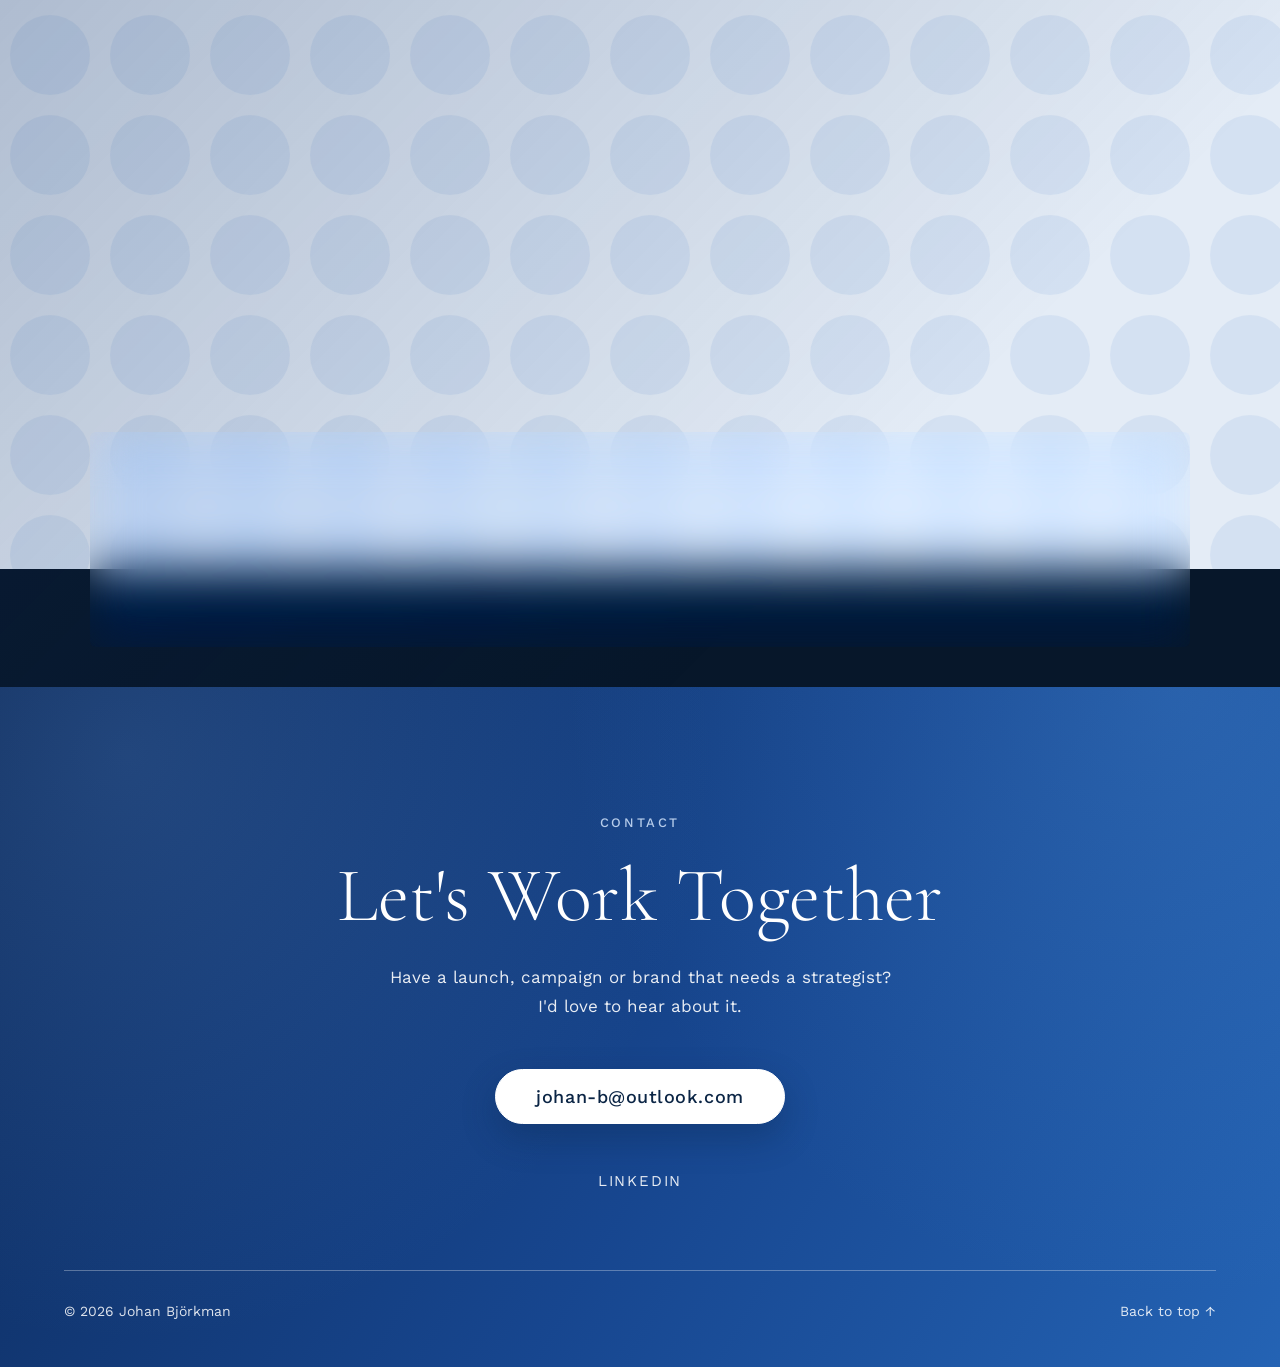
==== commit af74a7ad: "Merge remote-tracking branch 'origin/claude/export-html-file-1IDZr' into claude/project-thread-mi9wn" ====
--- a/index.html
+++ b/index.html
@@ -8,11 +8,11 @@
     <meta property="og:type" content="website">
     <meta property="og:title" content="Johan Björkman · AI-Fluent MarCom Pro">
     <meta property="og:description" content="Selected work for Elisa, OnePlus and Republic: retail campaigns, launches, social, PR and performance marketing.">
-    <meta property="og:url" content="https://cubiie.github.io/Portfolio/">
-    <link rel="canonical" href="https://cubiie.github.io/Portfolio/">
+    <meta property="og:url" content="https://johanbjorkman.media/">
+    <link rel="canonical" href="https://johanbjorkman.media/">
     <meta property="og:site_name" content="Johan Björkman">
     <meta property="og:locale" content="en_US">
-    <meta property="og:image" content="https://cubiie.github.io/Portfolio/og-image.jpg">
+    <meta property="og:image" content="https://johanbjorkman.media/og-image.jpg">
     <meta property="og:image:width" content="1200">
     <meta property="og:image:height" content="630">
     <meta property="og:image:alt" content="Johan Björkman, AI-Fluent MarCom Pro">
@@ -27,45 +27,45 @@
       "@graph": [
         {
           "@type": "WebSite",
-          "@id": "https://cubiie.github.io/Portfolio/#website",
-          "url": "https://cubiie.github.io/Portfolio/",
+          "@id": "https://johanbjorkman.media/#website",
+          "url": "https://johanbjorkman.media/",
           "name": "Johan Björkman",
           "inLanguage": "en",
           "publisher": {
-            "@id": "https://cubiie.github.io/Portfolio/#person"
+            "@id": "https://johanbjorkman.media/#person"
           }
         },
         {
           "@type": "ProfilePage",
-          "@id": "https://cubiie.github.io/Portfolio/#profile",
-          "url": "https://cubiie.github.io/Portfolio/",
+          "@id": "https://johanbjorkman.media/#profile",
+          "url": "https://johanbjorkman.media/",
           "name": "Johan Björkman · AI-Fluent MarCom Pro",
           "isPartOf": {
-            "@id": "https://cubiie.github.io/Portfolio/#website"
+            "@id": "https://johanbjorkman.media/#website"
           },
           "mainEntity": {
-            "@id": "https://cubiie.github.io/Portfolio/#person"
+            "@id": "https://johanbjorkman.media/#person"
           },
           "hasPart": [
             {
-              "@id": "https://cubiie.github.io/Portfolio/cases/elisa.html#case"
+              "@id": "https://johanbjorkman.media/cases/elisa.html#case"
             },
             {
-              "@id": "https://cubiie.github.io/Portfolio/cases/oneplus.html#case"
+              "@id": "https://johanbjorkman.media/cases/oneplus.html#case"
             },
             {
-              "@id": "https://cubiie.github.io/Portfolio/cases/republic.html#case"
+              "@id": "https://johanbjorkman.media/cases/republic.html#case"
             }
           ]
         },
         {
           "@type": "Person",
-          "@id": "https://cubiie.github.io/Portfolio/#person",
+          "@id": "https://johanbjorkman.media/#person",
           "name": "Johan Björkman",
           "jobTitle": "AI-Fluent MarCom Pro",
           "description": "Marketing communications professional helping brands with branding and strategy, 360 media, creative work, social media, PR, influencer and performance marketing.",
-          "url": "https://cubiie.github.io/Portfolio/",
-          "image": "https://cubiie.github.io/Portfolio/og-image.jpg",
+          "url": "https://johanbjorkman.media/",
+          "image": "https://johanbjorkman.media/og-image.jpg",
           "homeLocation": {
             "@type": "Place",
             "name": "Helsinki metropolitan area, Finland",
@@ -922,7 +922,7 @@
          A wide, centred banner that closes the list of cases. -->
     <section class="case-study case-study--banner" id="more-work" aria-labelledby="more-work-title" data-scroll>
         <div class="parallax-bg"></div>
-        <!-- Opening of a Puolustusvoimat video (first 9 s: logo, then the host), so the logo shows above the banner -->
+        <!-- Puolustusvoimat video: logo and host, then b-roll (no dressing scenes). The logo shows above the banner -->
         <video class="case-bg-video" autoplay muted loop playsinline preload="metadata" aria-hidden="true">
             <source src="more-work.mp4" type="video/mp4">
         </video>
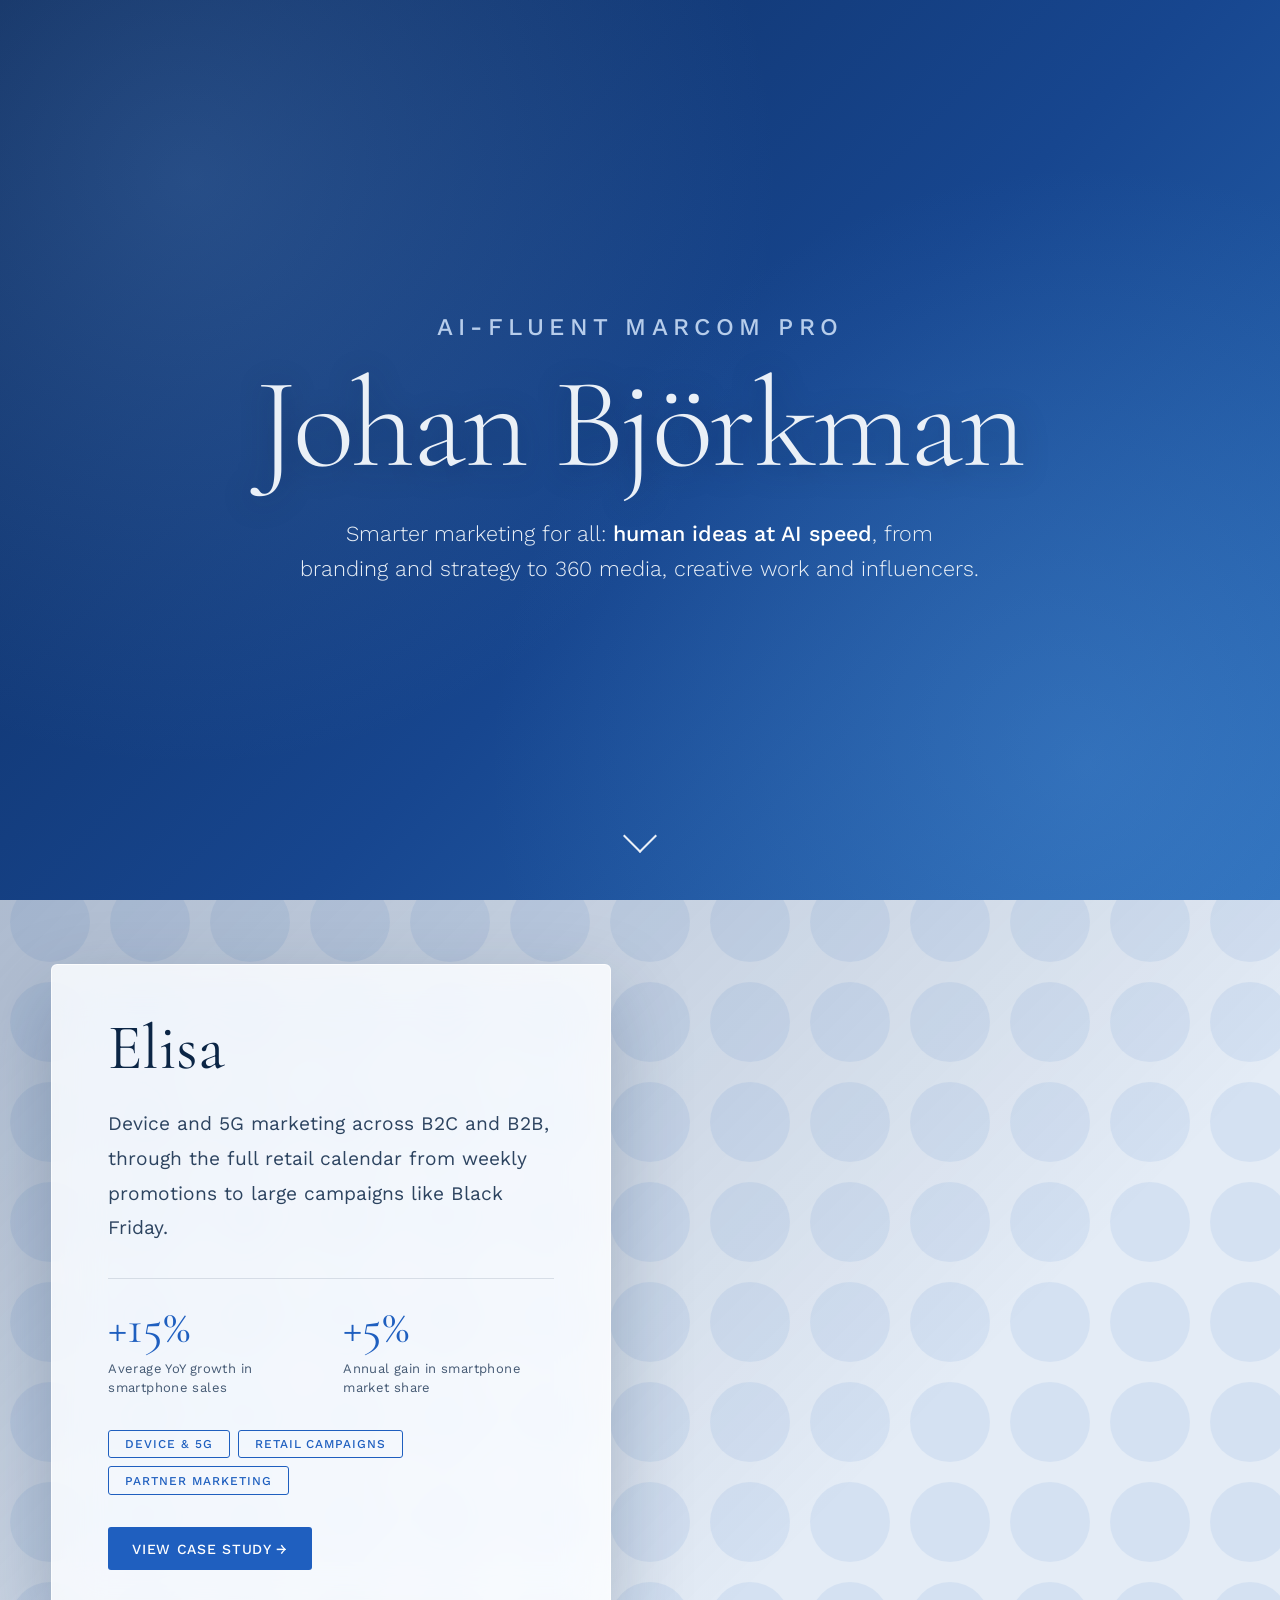
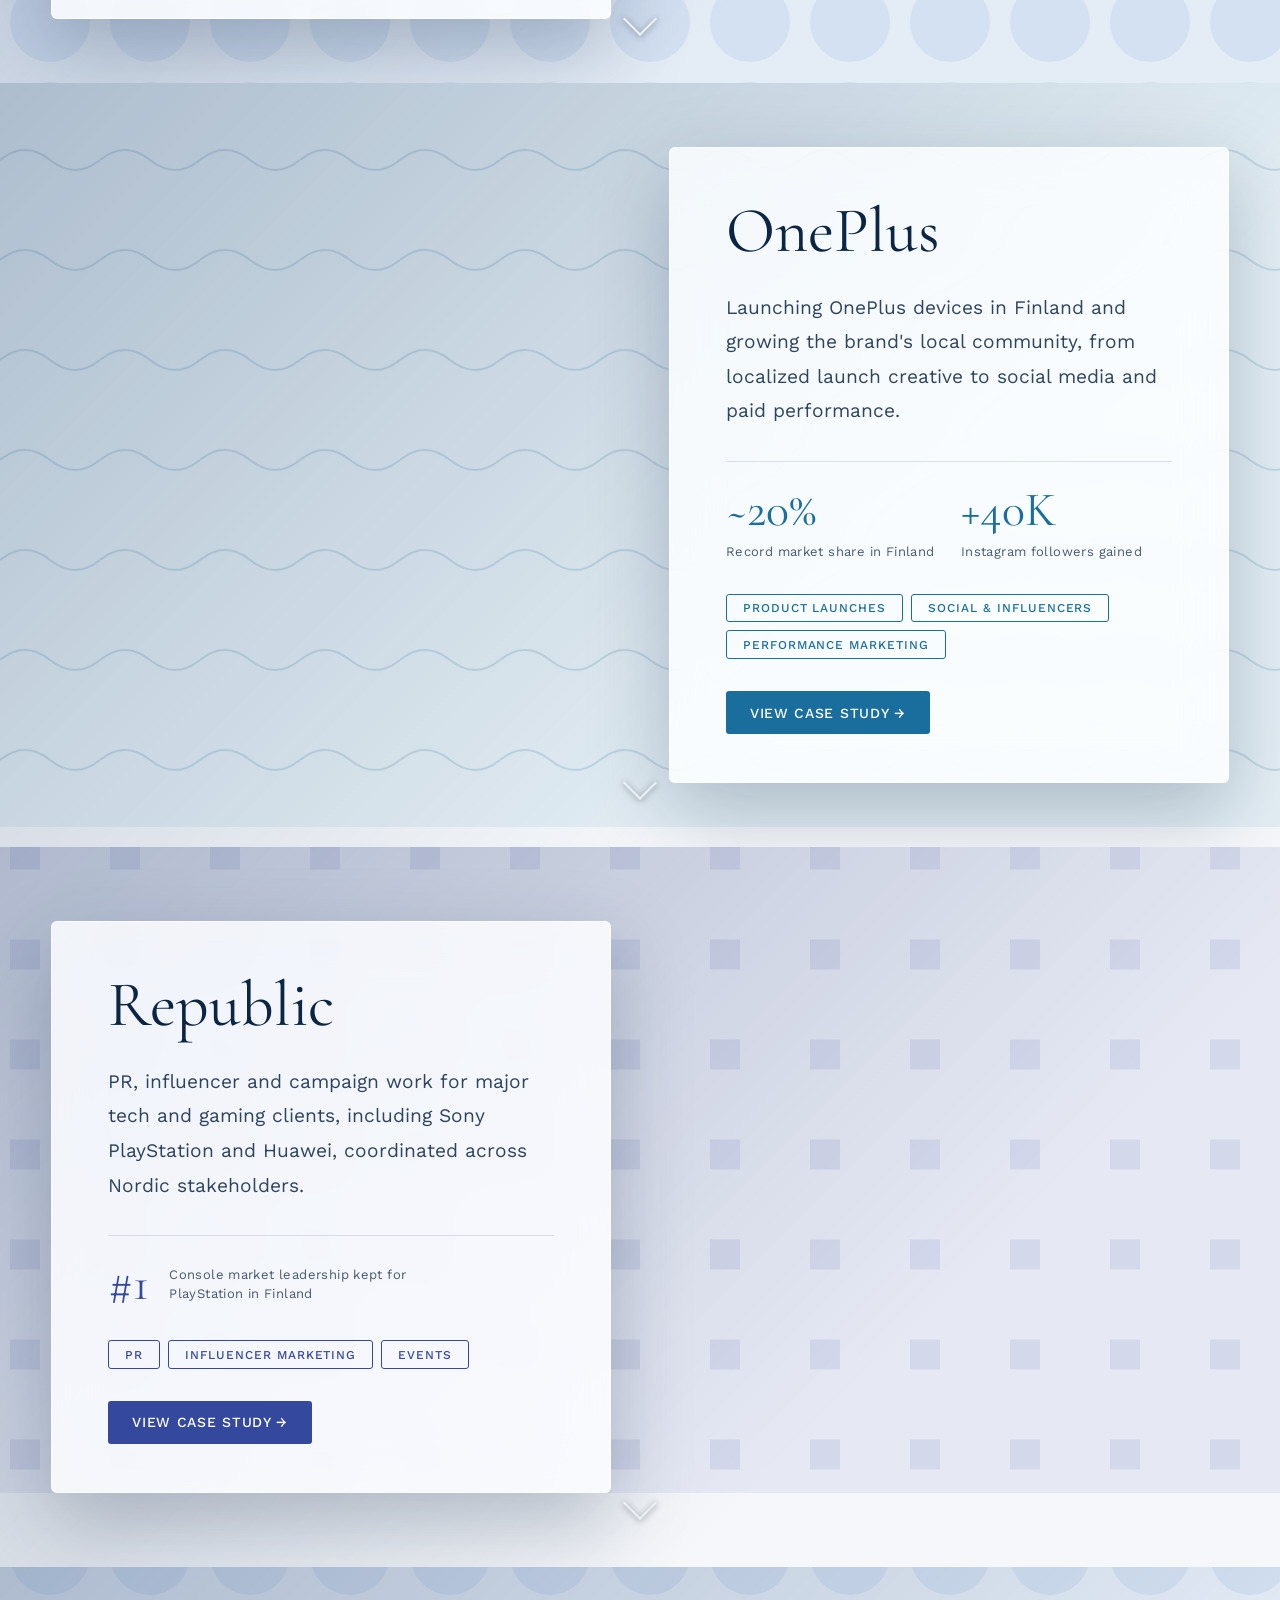
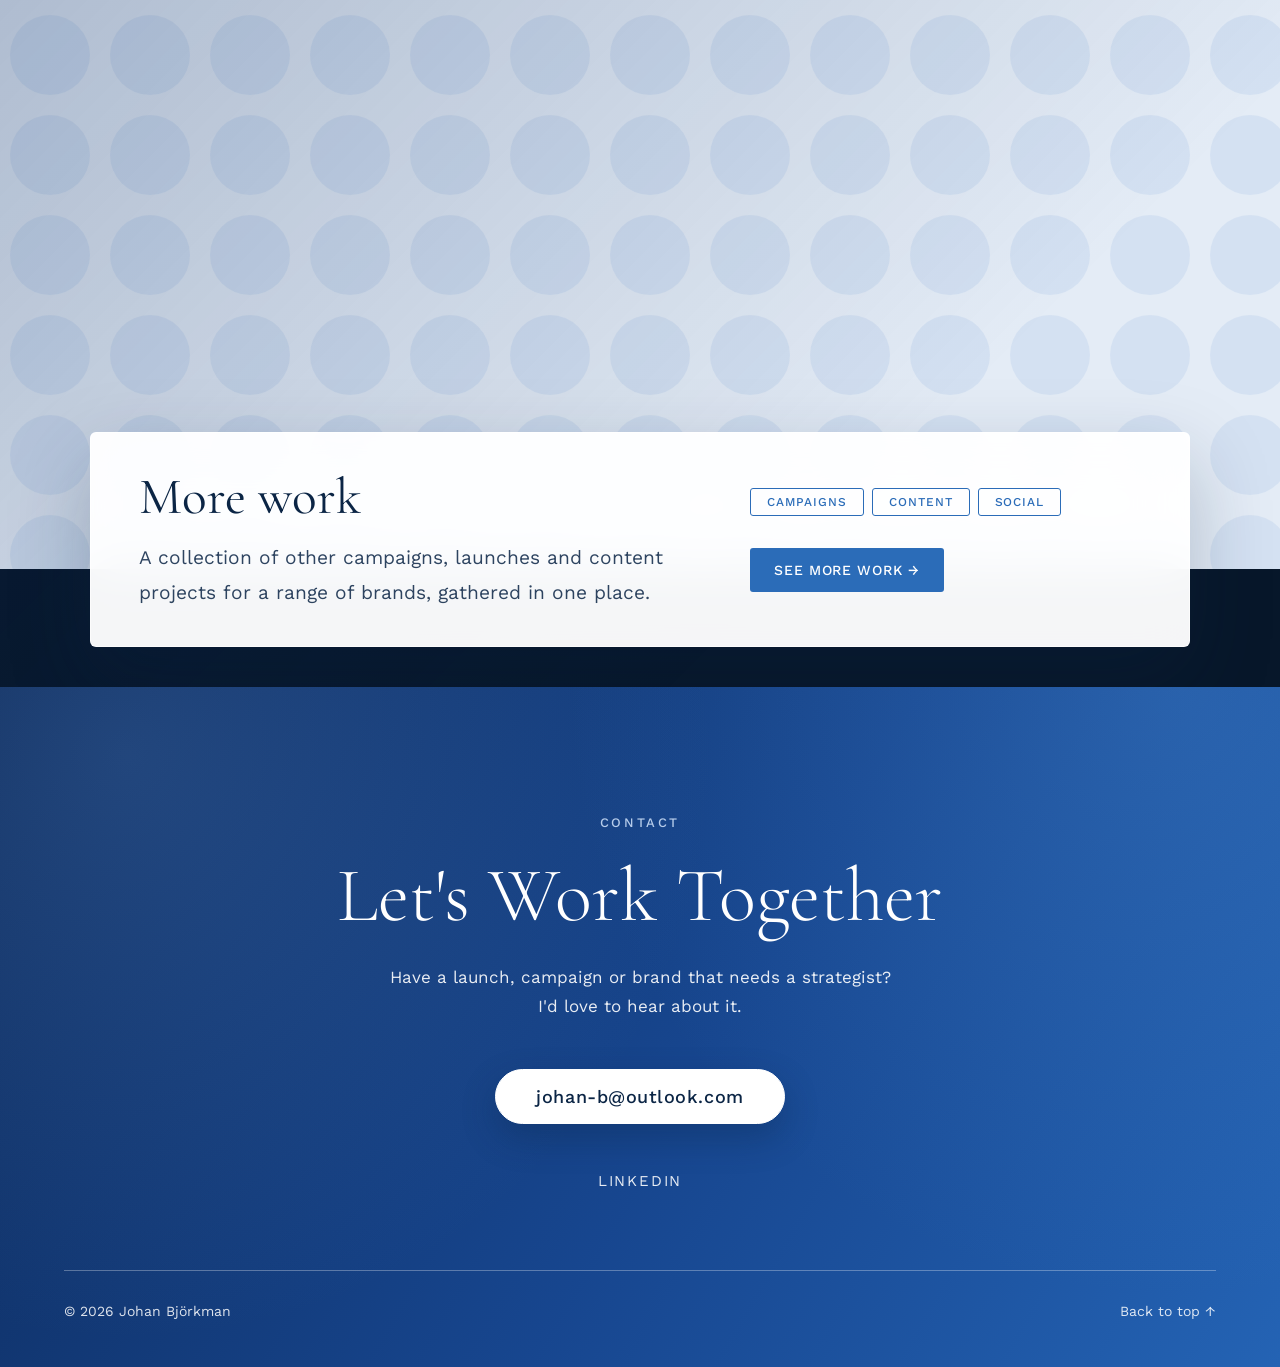
==== commit 89dc9213: "End the hero pitch with influencers, not influencer marketing Co-Authored-By: Claude Opus 5.5 <norep" ====
--- a/index.html
+++ b/index.html
@@ -4,7 +4,7 @@
     <meta charset="UTF-8">
     <meta name="viewport" content="width=device-width, initial-scale=1.0">
     <title>Johan Björkman · AI-Fluent MarCom Pro</title>
-    <meta name="description" content="Johan Björkman is an AI-fluent MarCom pro. Smarter marketing for all: human ideas at AI speed, from branding and strategy to 360 media, creative work and influencer marketing.">
+    <meta name="description" content="Johan Björkman is an AI-fluent MarCom pro. Smarter marketing for all: human ideas at AI speed, from branding and strategy to 360 media, creative work and influencers.">
     <meta property="og:type" content="website">
     <meta property="og:title" content="Johan Björkman · AI-Fluent MarCom Pro">
     <meta property="og:description" content="Selected work for Elisa, OnePlus and Republic: retail campaigns, launches, social, PR and performance marketing.">
@@ -809,7 +809,7 @@
         <div class="hero-content">
             <p class="hero-eyebrow">AI-Fluent MarCom Pro</p>
             <h1>Johan Björkman</h1>
-            <p class="hero-tagline">Smarter marketing for all: <strong class="nowrap">human ideas at AI speed</strong>, from branding and strategy to 360&nbsp;media, creative work and influencer&nbsp;marketing.</p>
+            <p class="hero-tagline">Smarter marketing for all: <strong class="nowrap">human ideas at AI speed</strong>, from branding and strategy to 360&nbsp;media, creative work and&nbsp;influencers.</p>
         </div>
         <a href="#elisa" class="scroll-indicator" aria-label="Scroll to my work">
             <span aria-hidden="true"></span>
@@ -826,7 +826,7 @@
         <div class="case-content">
             <article class="case-text">
                 <h2 id="elisa-title">Elisa</h2>
-                <p>Device and 5G subscription marketing across B2C and B2B, through the full retail calendar from weekly promotions to large campaigns like Black Friday.</p>
+                <p>Device and 5G marketing across B2C and B2B, through the full retail calendar from weekly promotions to large campaigns like Black Friday.</p>
                 <div class="case-stats">
                     <div class="stat">
                         <span class="stat-value">+15%</span>
@@ -861,7 +861,7 @@
         <div class="case-content">
             <article class="case-text">
                 <h2 id="oneplus-title">OnePlus</h2>
-                <p>Launching OnePlus devices in Finland and growing the brand, from localized launch creative to social media and paid performance.</p>
+                <p>Launching OnePlus devices in Finland and growing the brand's local community, from localized launch creative to social media and paid performance.</p>
                 <div class="case-stats">
                     <div class="stat">
                         <span class="stat-value">~20%</span>
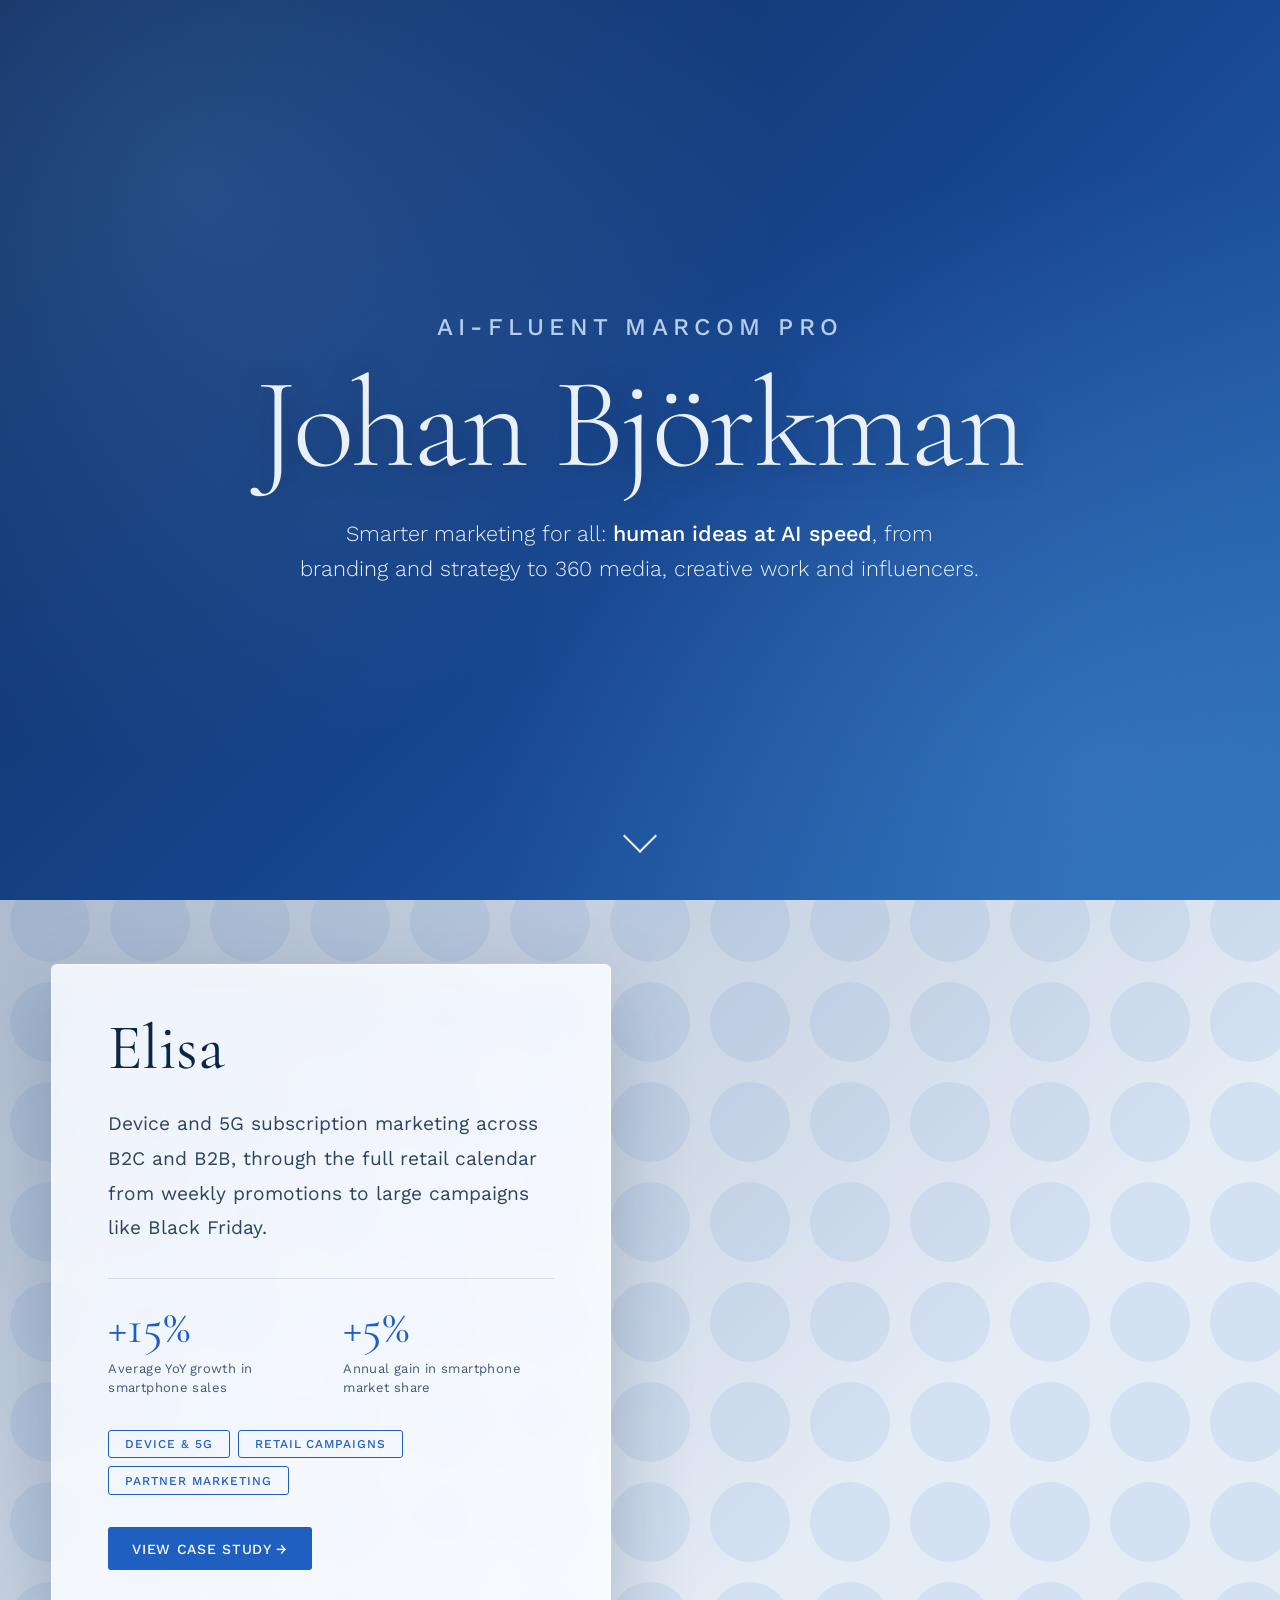
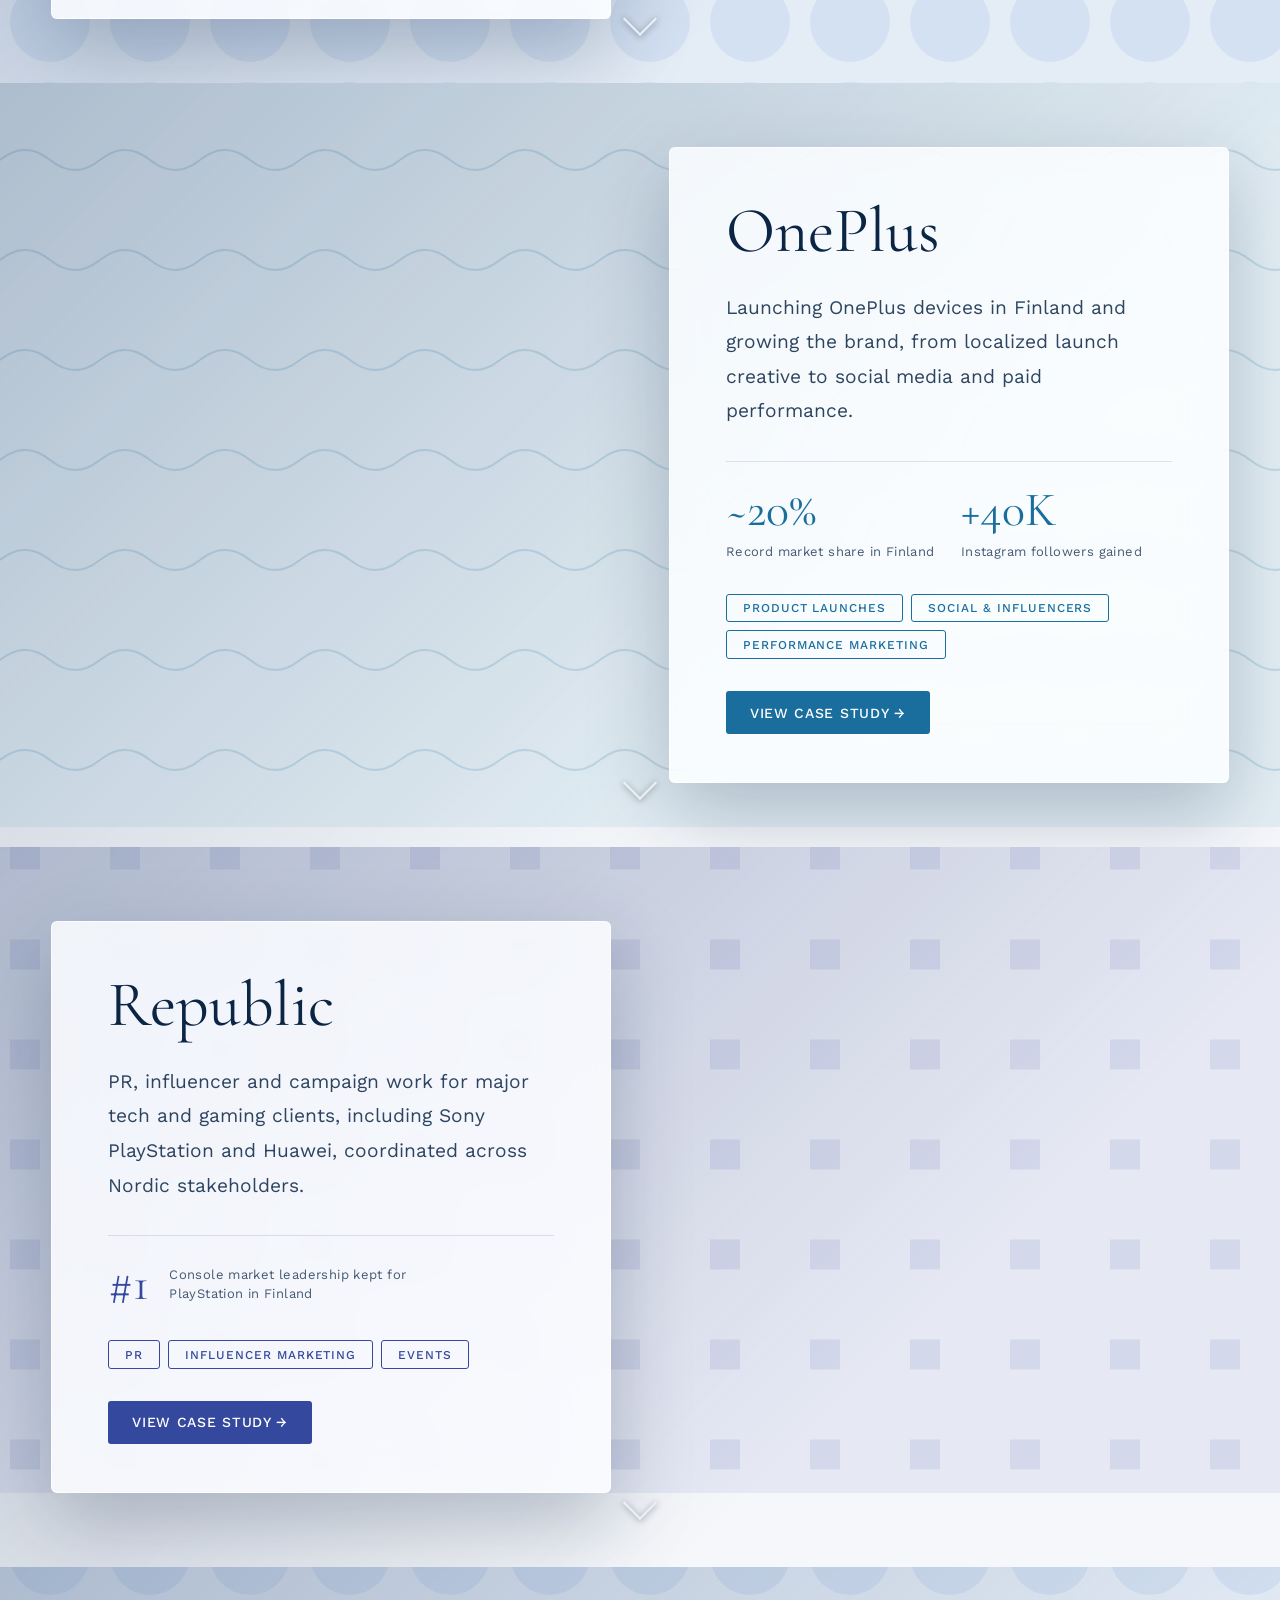
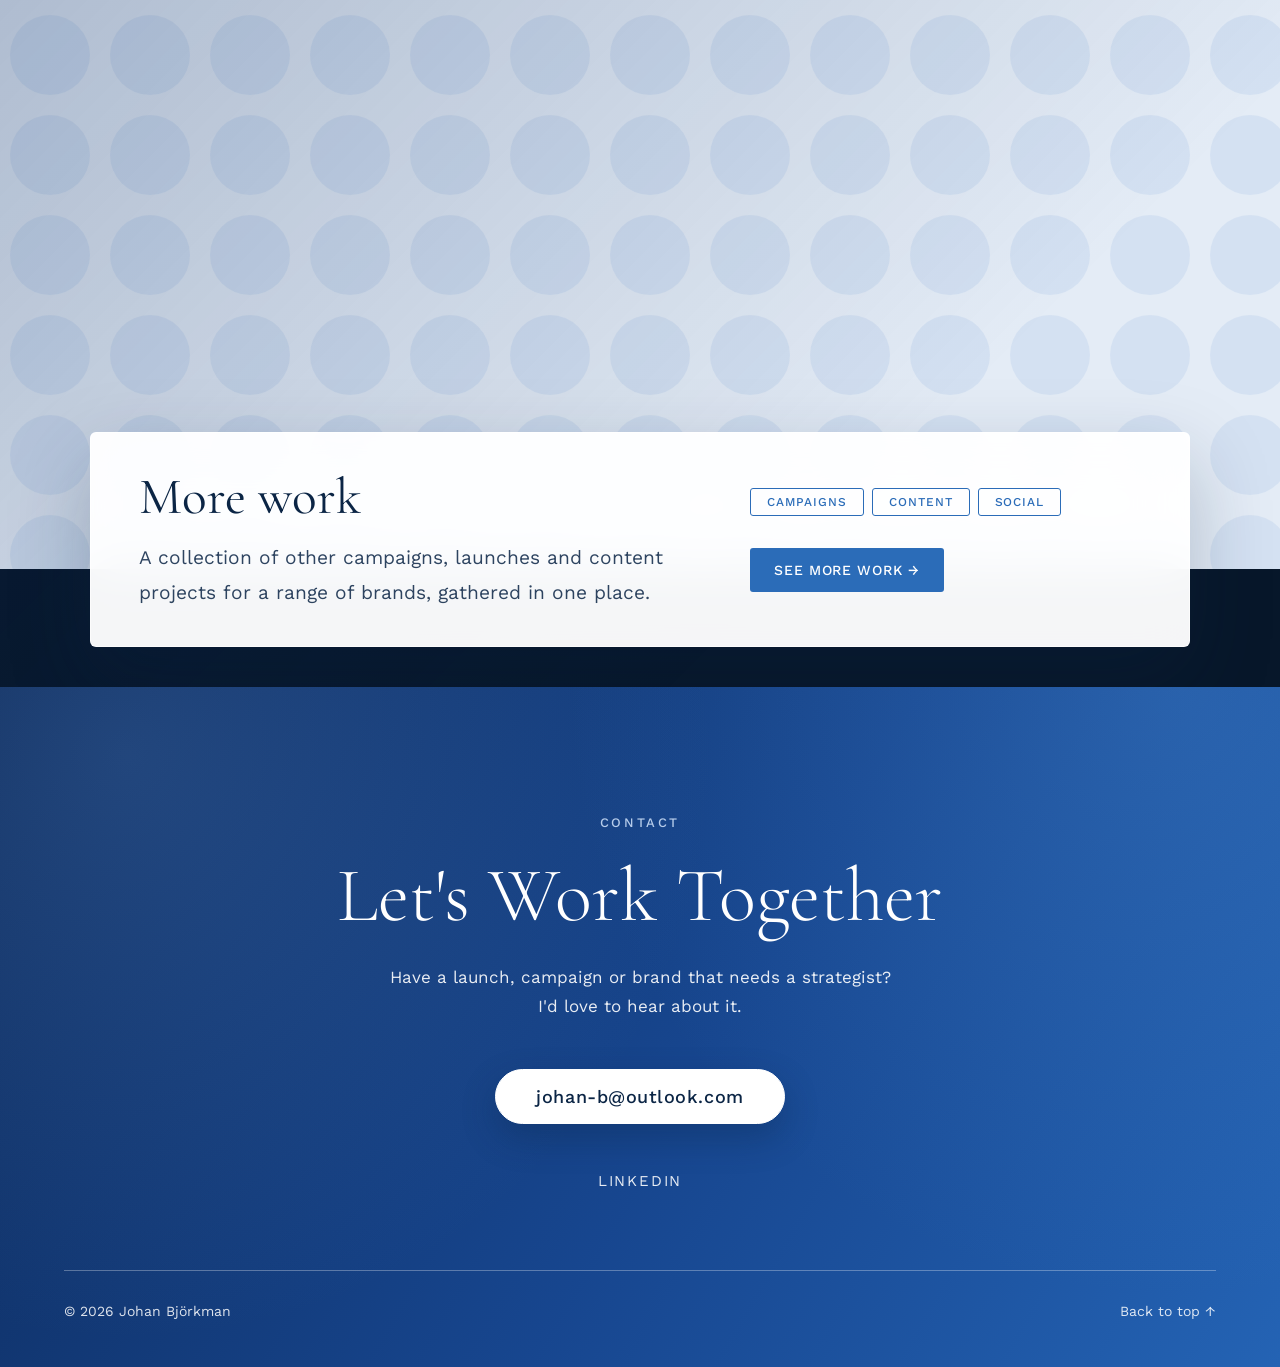
==== commit 08f63513: "Merge pull request #38 from Cubiie/claude/project-thread-mi9wnc Update the Elisa and OnePlus summari" ====
--- a/index.html
+++ b/index.html
@@ -826,7 +826,7 @@
         <div class="case-content">
             <article class="case-text">
                 <h2 id="elisa-title">Elisa</h2>
-                <p>Device and 5G marketing across B2C and B2B, through the full retail calendar from weekly promotions to large campaigns like Black Friday.</p>
+                <p>Device and 5G subscription marketing across B2C and B2B, through the full retail calendar from weekly promotions to large campaigns like Black Friday.</p>
                 <div class="case-stats">
                     <div class="stat">
                         <span class="stat-value">+15%</span>
@@ -861,7 +861,7 @@
         <div class="case-content">
             <article class="case-text">
                 <h2 id="oneplus-title">OnePlus</h2>
-                <p>Launching OnePlus devices in Finland and growing the brand's local community, from localized launch creative to social media and paid performance.</p>
+                <p>Launching OnePlus devices in Finland and growing the brand, from localized launch creative to social media and paid performance.</p>
                 <div class="case-stats">
                     <div class="stat">
                         <span class="stat-value">~20%</span>
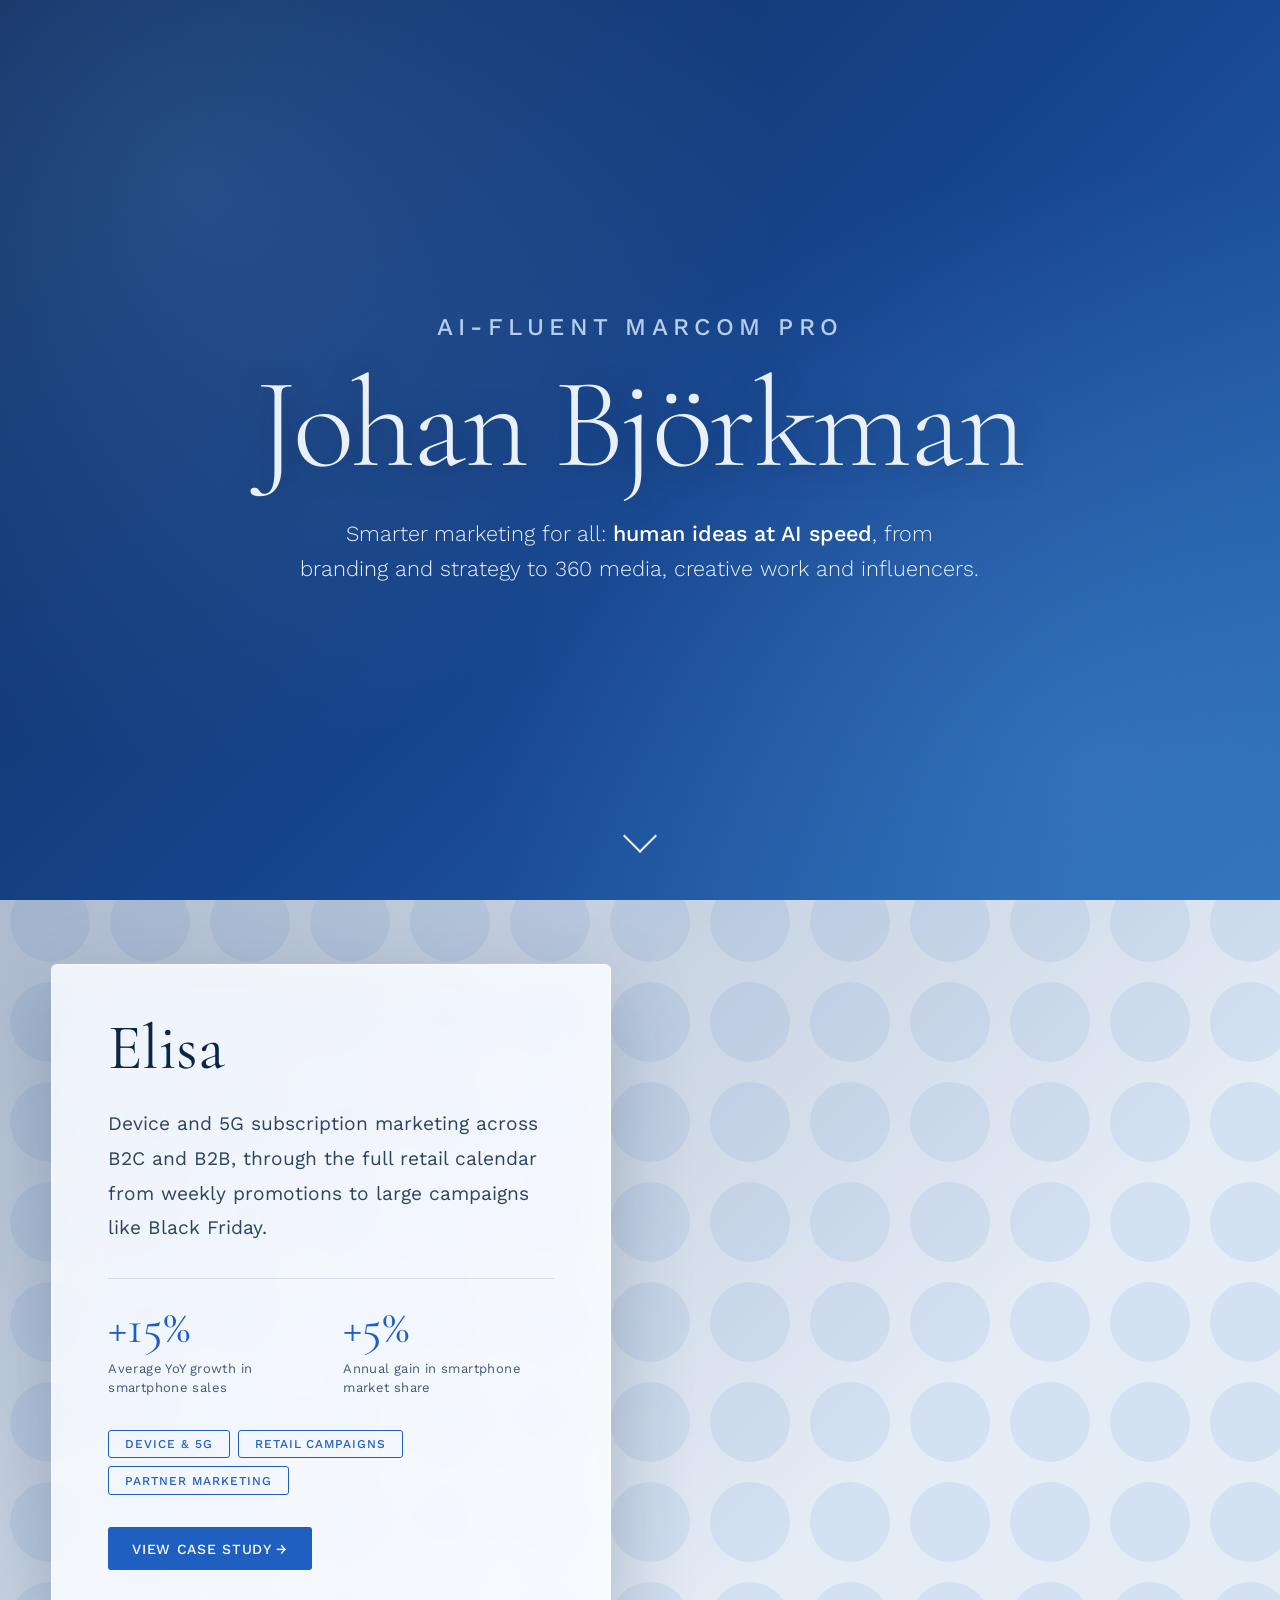
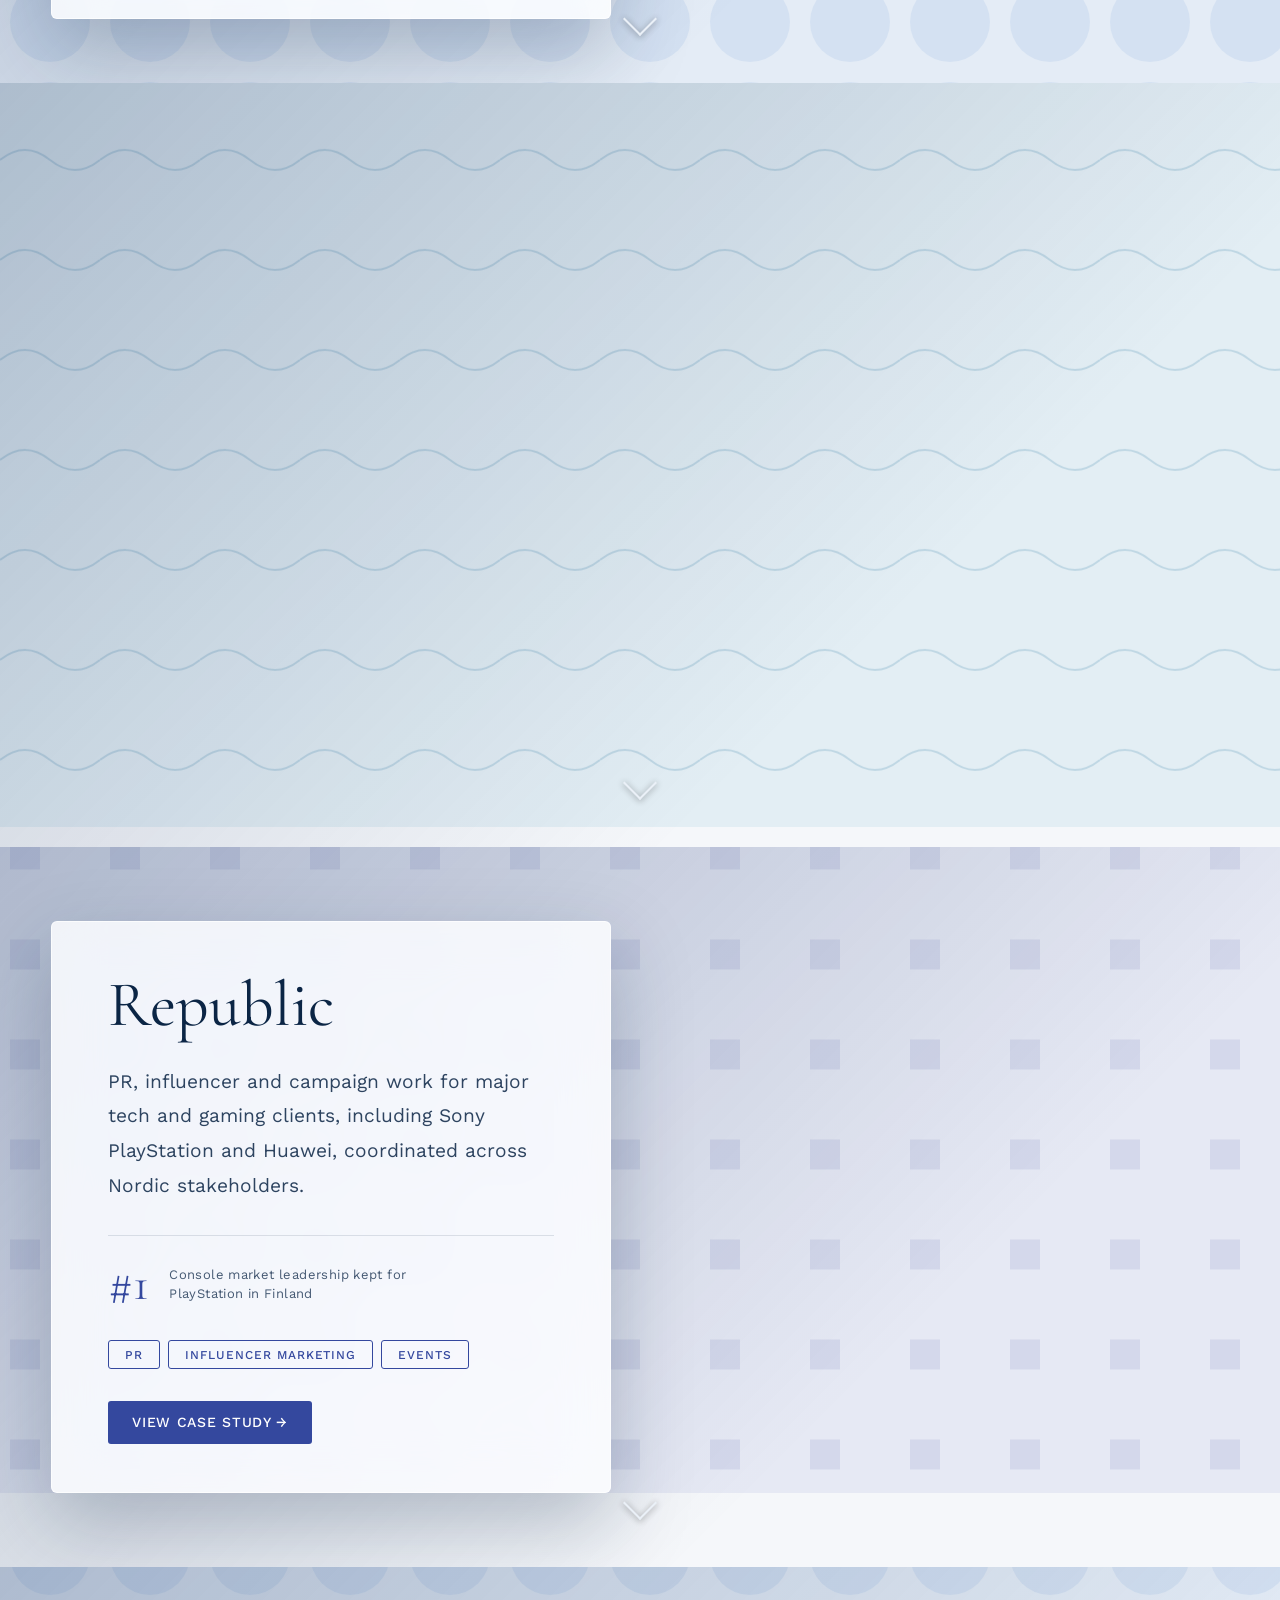
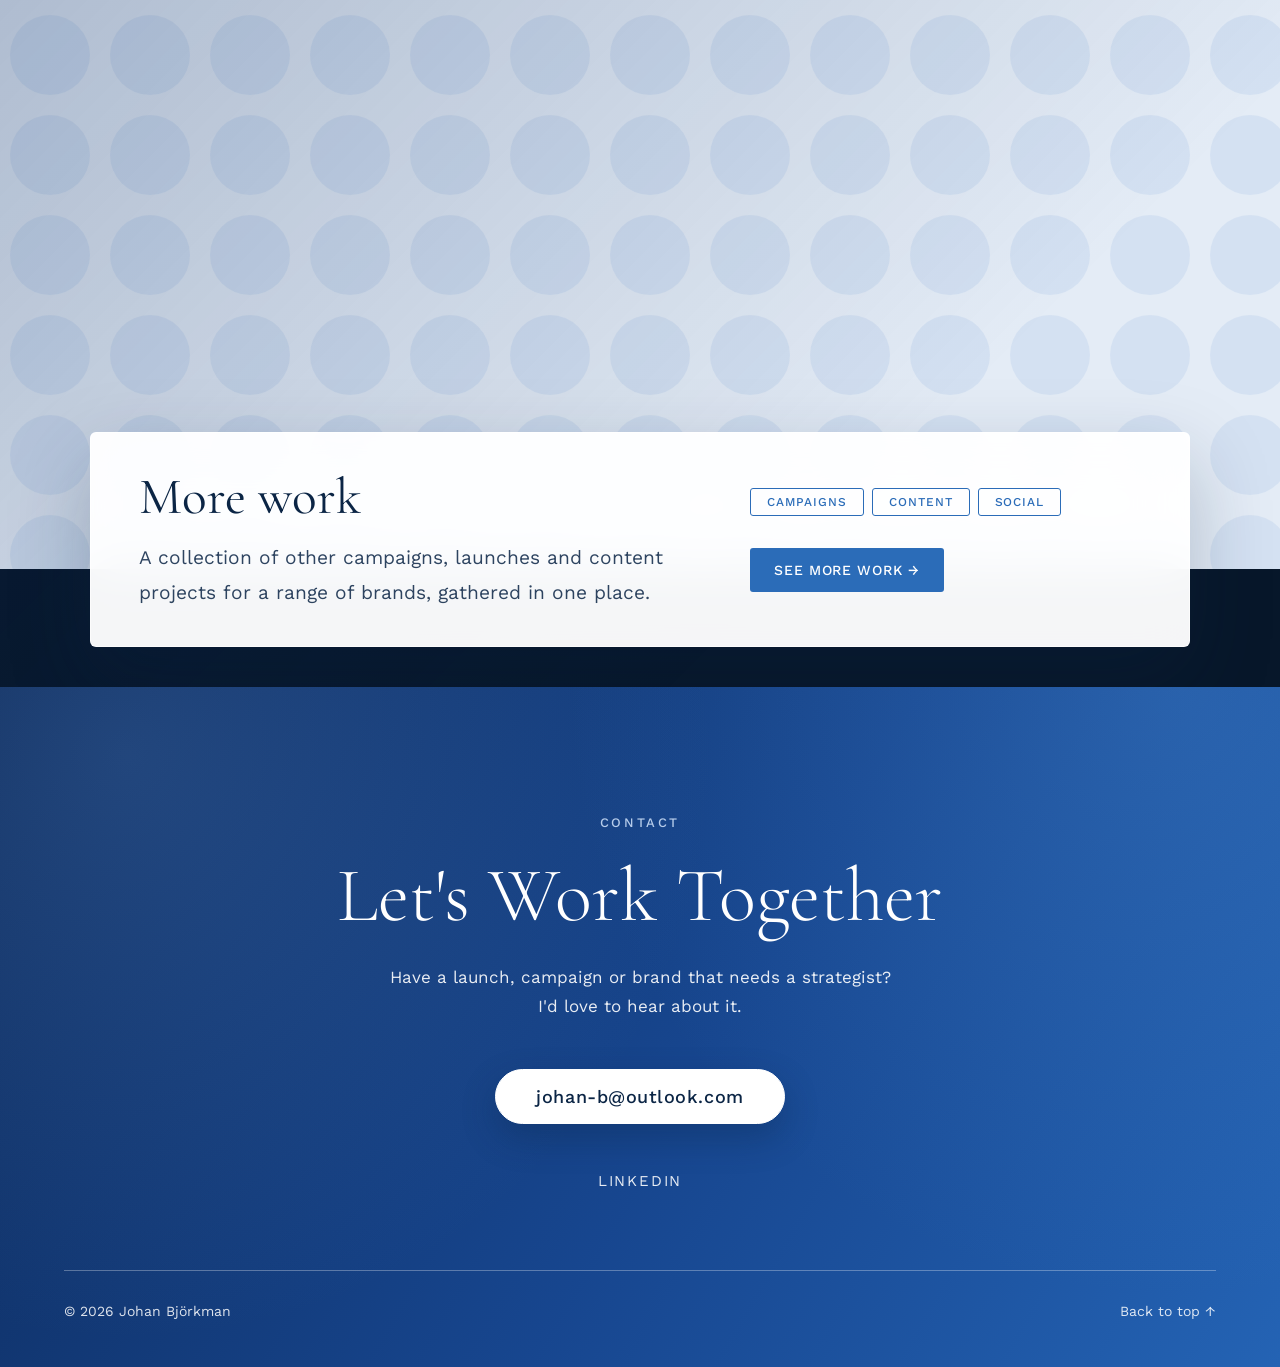
==== commit c5e005ac: "Show the full video frame on phones for every case, like More work Co-Authored-By: Claude Opus 5.5 <" ====
--- a/index.html
+++ b/index.html
@@ -739,10 +739,6 @@
 
         /* Responsive */
         @media (max-width: 968px) {
-            .case-study {
-                min-height: 100vh;
-            }
-
             .case-content,
             .case-study:nth-child(odd of .case-study) .case-content {
                 padding: 3rem 1.25rem;
@@ -754,6 +750,11 @@
                 padding: 2rem 1.5rem;
             }
 
+            /* Solid card on the dark background, like More work */
+            .case-text {
+                background: rgba(255, 255, 255, 0.96);
+            }
+
             /* Leave room under the card for the next arrow */
             .case-study .case-content,
             .case-study:nth-child(odd of .case-study) .case-content {
@@ -765,22 +766,28 @@
                 padding: 2rem 1.5rem;
             }
 
-            /* Phones and tablets: the whole video frame on top, banner under it,
-               so the logo is never covered */
-            .case-study--banner {
+            /* Phones and tablets: every case shows the whole video frame on top,
+               with its card under it, so nothing in the video is cropped */
+            .case-study {
                 min-height: 0;
                 flex-direction: column;
                 align-items: stretch;
-            }
-
-            .case-study--banner .parallax-bg {
+                background: #07172A;
+            }
+
+            .case-study .parallax-bg {
                 display: none;
             }
 
-            .case-study--banner .case-bg-video {
+            .case-study .case-bg-video {
                 position: relative;
                 height: auto;
                 aspect-ratio: 16 / 9;
+            }
+
+            .case-study .case-content,
+            .case-study:nth-child(odd of .case-study) .case-content {
+                padding-top: 1.5rem;
             }
 
             .case-study--banner .case-content {
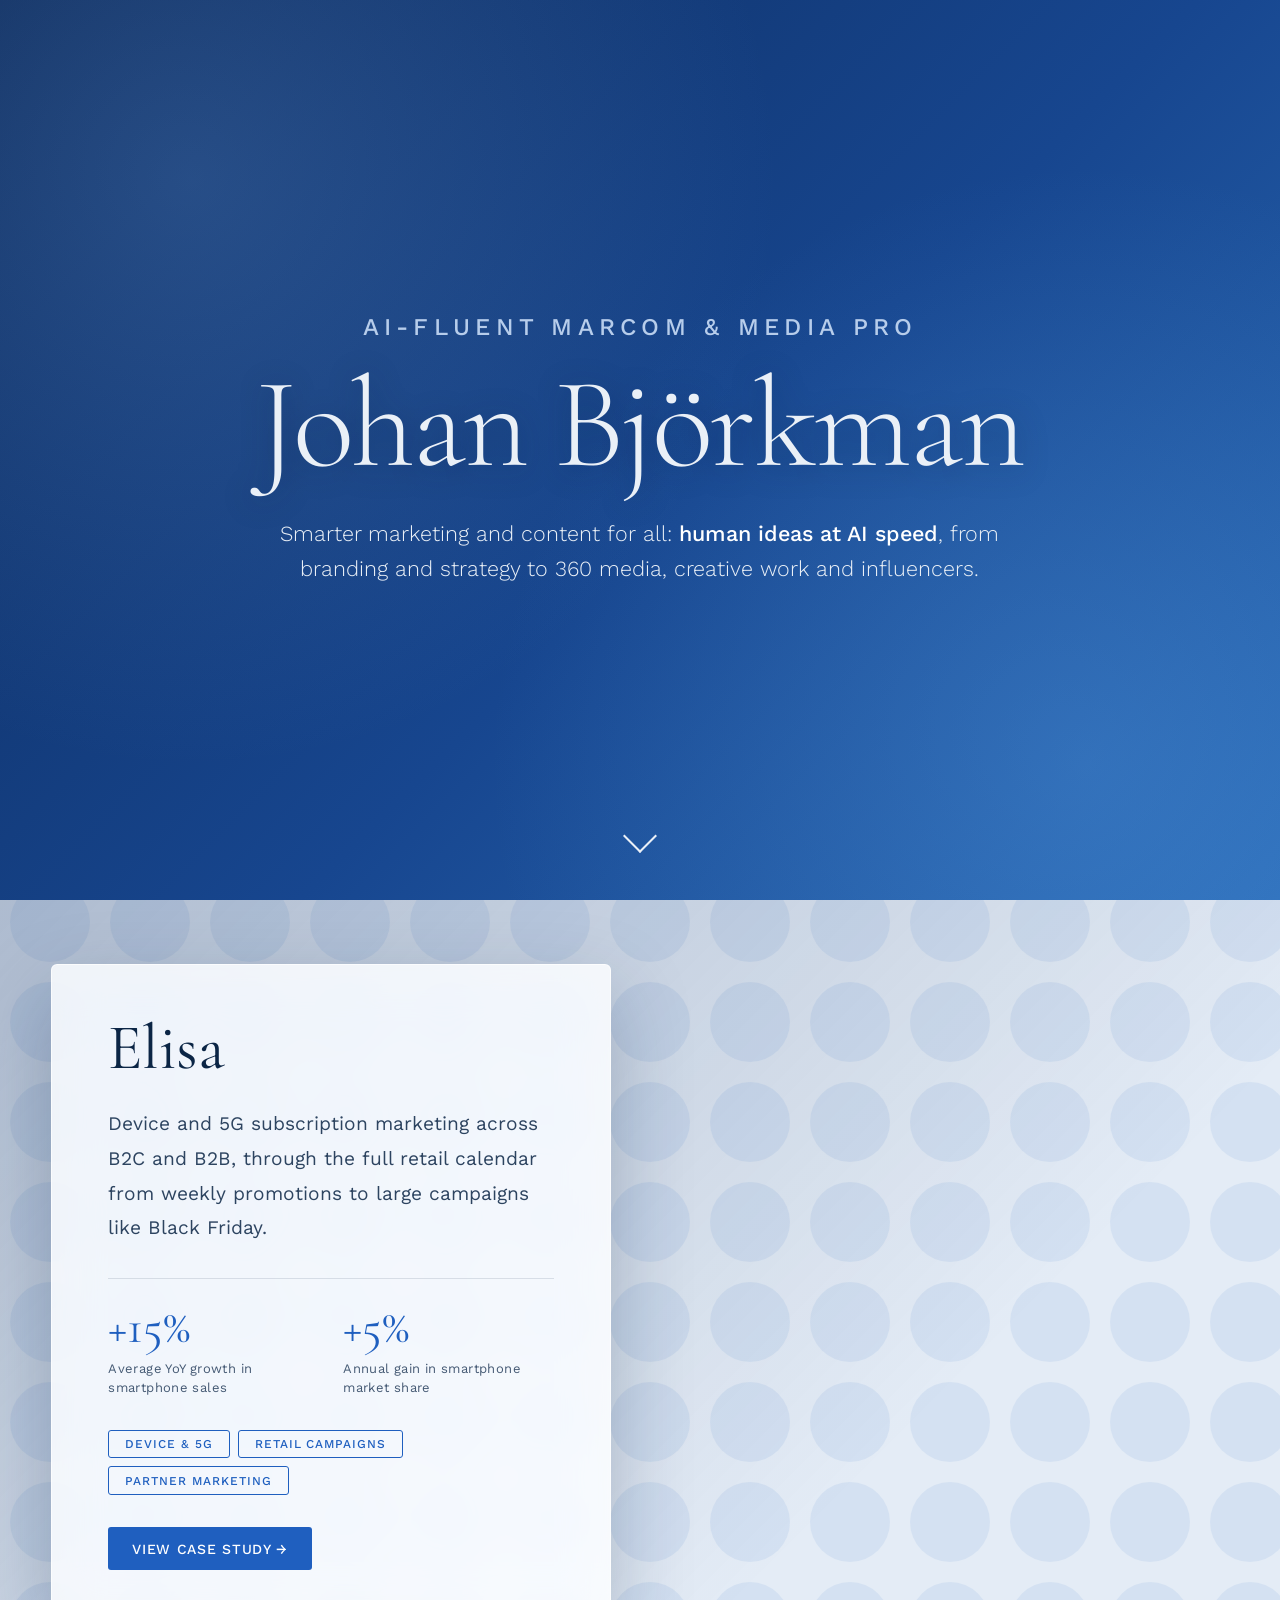
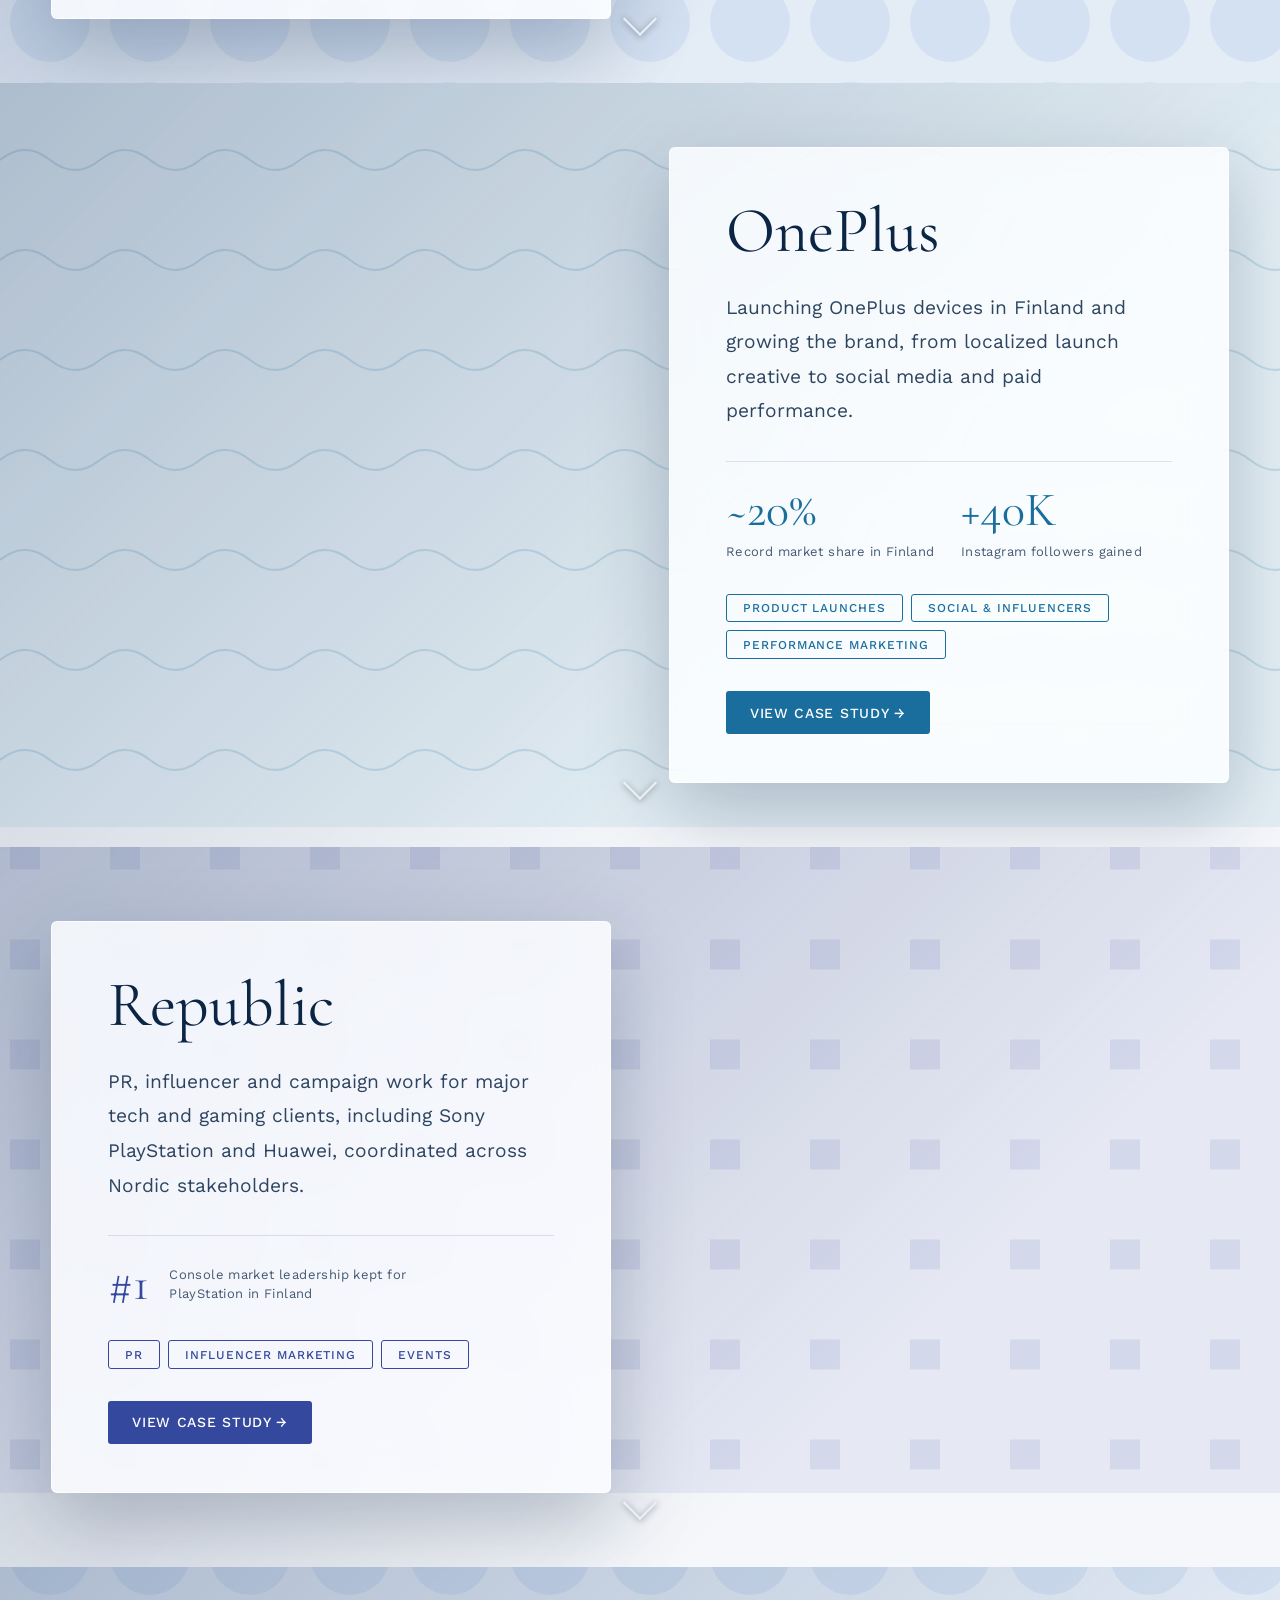
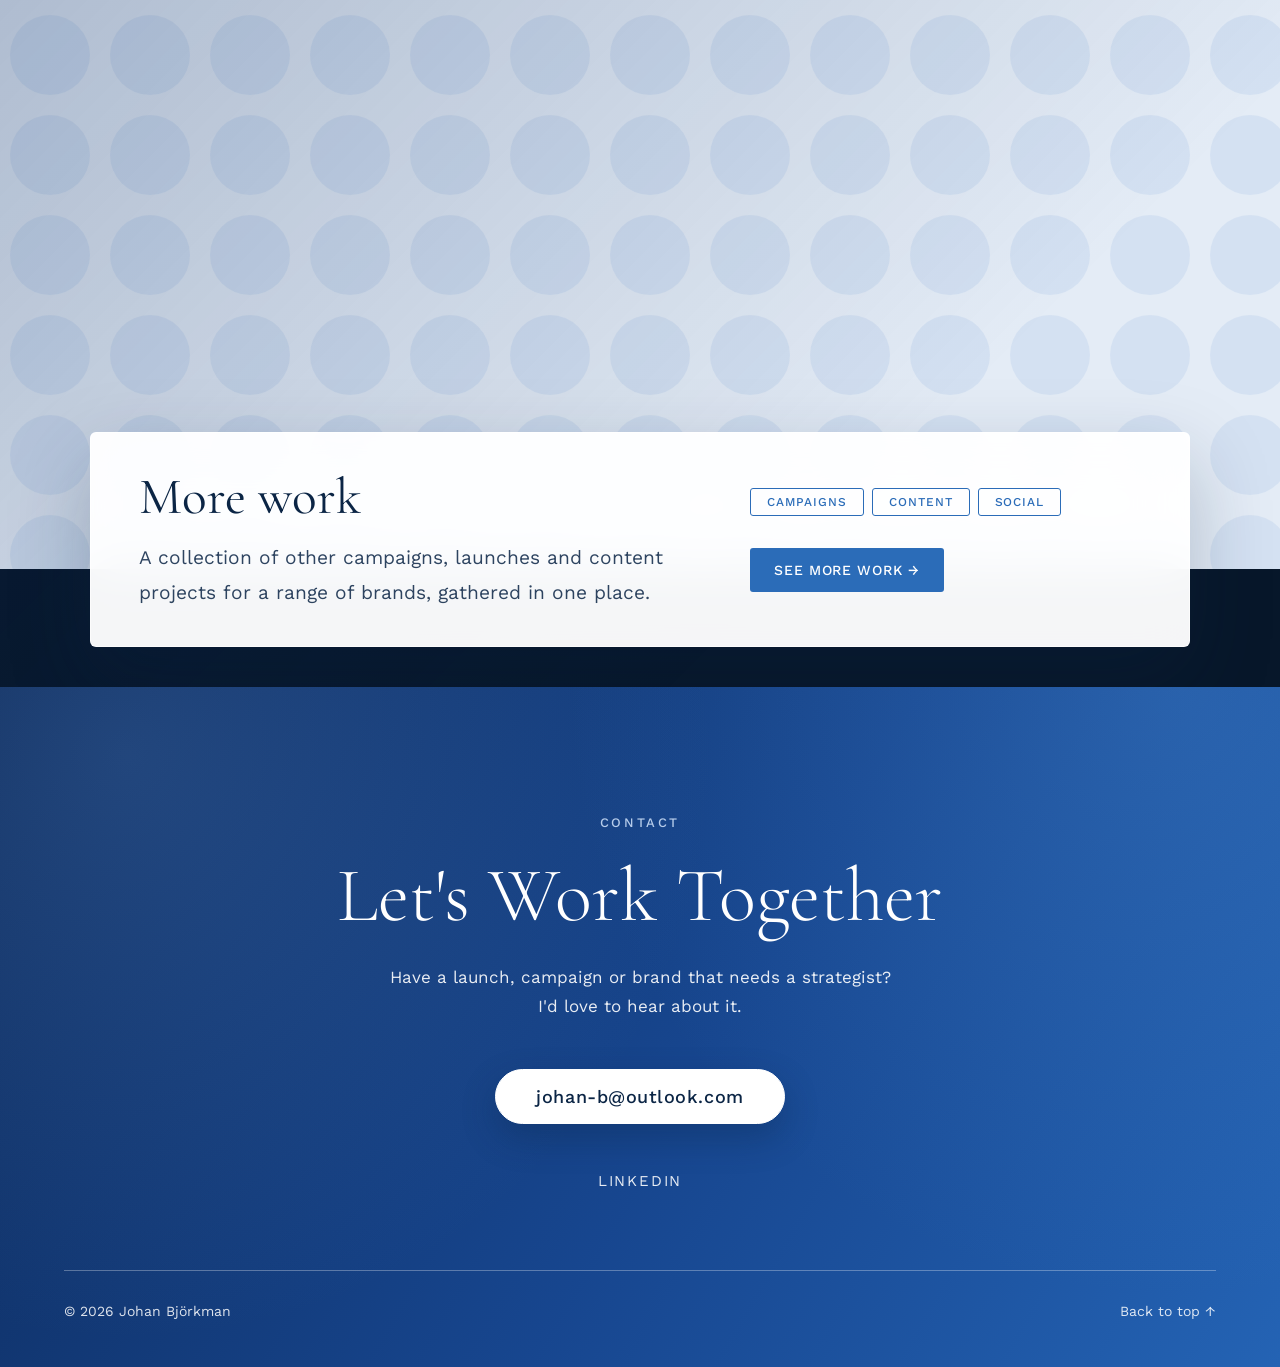
==== commit a41c1f82: "Retitle to AI-Fluent MarCom & Media Pro and widen the pitch to content Updates the hero eyebrow and " ====
--- a/index.html
+++ b/index.html
@@ -3,10 +3,10 @@
 <head>
     <meta charset="UTF-8">
     <meta name="viewport" content="width=device-width, initial-scale=1.0">
-    <title>Johan Björkman · AI-Fluent MarCom Pro</title>
-    <meta name="description" content="Johan Björkman is an AI-fluent MarCom pro. Smarter marketing for all: human ideas at AI speed, from branding and strategy to 360 media, creative work and influencers.">
+    <title>Johan Björkman · AI-Fluent MarCom &amp; Media Pro</title>
+    <meta name="description" content="Johan Björkman is an AI-fluent MarCom &amp; media pro. Smarter marketing and content for all: human ideas at AI speed, from branding and strategy to 360 media, creative work and influencers.">
     <meta property="og:type" content="website">
-    <meta property="og:title" content="Johan Björkman · AI-Fluent MarCom Pro">
+    <meta property="og:title" content="Johan Björkman · AI-Fluent MarCom &amp; Media Pro">
     <meta property="og:description" content="Selected work for Elisa, OnePlus and Republic: retail campaigns, launches, social, PR and performance marketing.">
     <meta property="og:url" content="https://johanbjorkman.media/">
     <link rel="canonical" href="https://johanbjorkman.media/">
@@ -15,7 +15,7 @@
     <meta property="og:image" content="https://johanbjorkman.media/og-image.jpg">
     <meta property="og:image:width" content="1200">
     <meta property="og:image:height" content="630">
-    <meta property="og:image:alt" content="Johan Björkman, AI-Fluent MarCom Pro">
+    <meta property="og:image:alt" content="Johan Björkman, AI-Fluent MarCom &amp; Media Pro">
     <meta name="twitter:card" content="summary_large_image">
     <meta name="author" content="Johan Björkman">
     <meta name="robots" content="index, follow, max-image-preview:large">
@@ -39,7 +39,7 @@
           "@type": "ProfilePage",
           "@id": "https://johanbjorkman.media/#profile",
           "url": "https://johanbjorkman.media/",
-          "name": "Johan Björkman · AI-Fluent MarCom Pro",
+          "name": "Johan Björkman · AI-Fluent MarCom & Media Pro",
           "isPartOf": {
             "@id": "https://johanbjorkman.media/#website"
           },
@@ -62,7 +62,7 @@
           "@type": "Person",
           "@id": "https://johanbjorkman.media/#person",
           "name": "Johan Björkman",
-          "jobTitle": "AI-Fluent MarCom Pro",
+          "jobTitle": "AI-Fluent MarCom & Media Pro",
           "description": "Marketing communications professional helping brands with branding and strategy, 360 media, creative work, social media, PR, influencer and performance marketing.",
           "url": "https://johanbjorkman.media/",
           "image": "https://johanbjorkman.media/og-image.jpg",
@@ -814,9 +814,9 @@
     <section class="hero">
         <div class="hero-bg"></div>
         <div class="hero-content">
-            <p class="hero-eyebrow">AI-Fluent MarCom Pro</p>
+            <p class="hero-eyebrow">AI-Fluent MarCom &amp; Media Pro</p>
             <h1>Johan Björkman</h1>
-            <p class="hero-tagline">Smarter marketing for all: <strong class="nowrap">human ideas at AI speed</strong>, from branding and strategy to 360&nbsp;media, creative work and&nbsp;influencers.</p>
+            <p class="hero-tagline">Smarter marketing and content for&nbsp;all: <strong class="nowrap">human ideas at AI speed</strong>, from branding and strategy to 360&nbsp;media, creative work and&nbsp;influencers.</p>
         </div>
         <a href="#elisa" class="scroll-indicator" aria-label="Scroll to my work">
             <span aria-hidden="true"></span>
